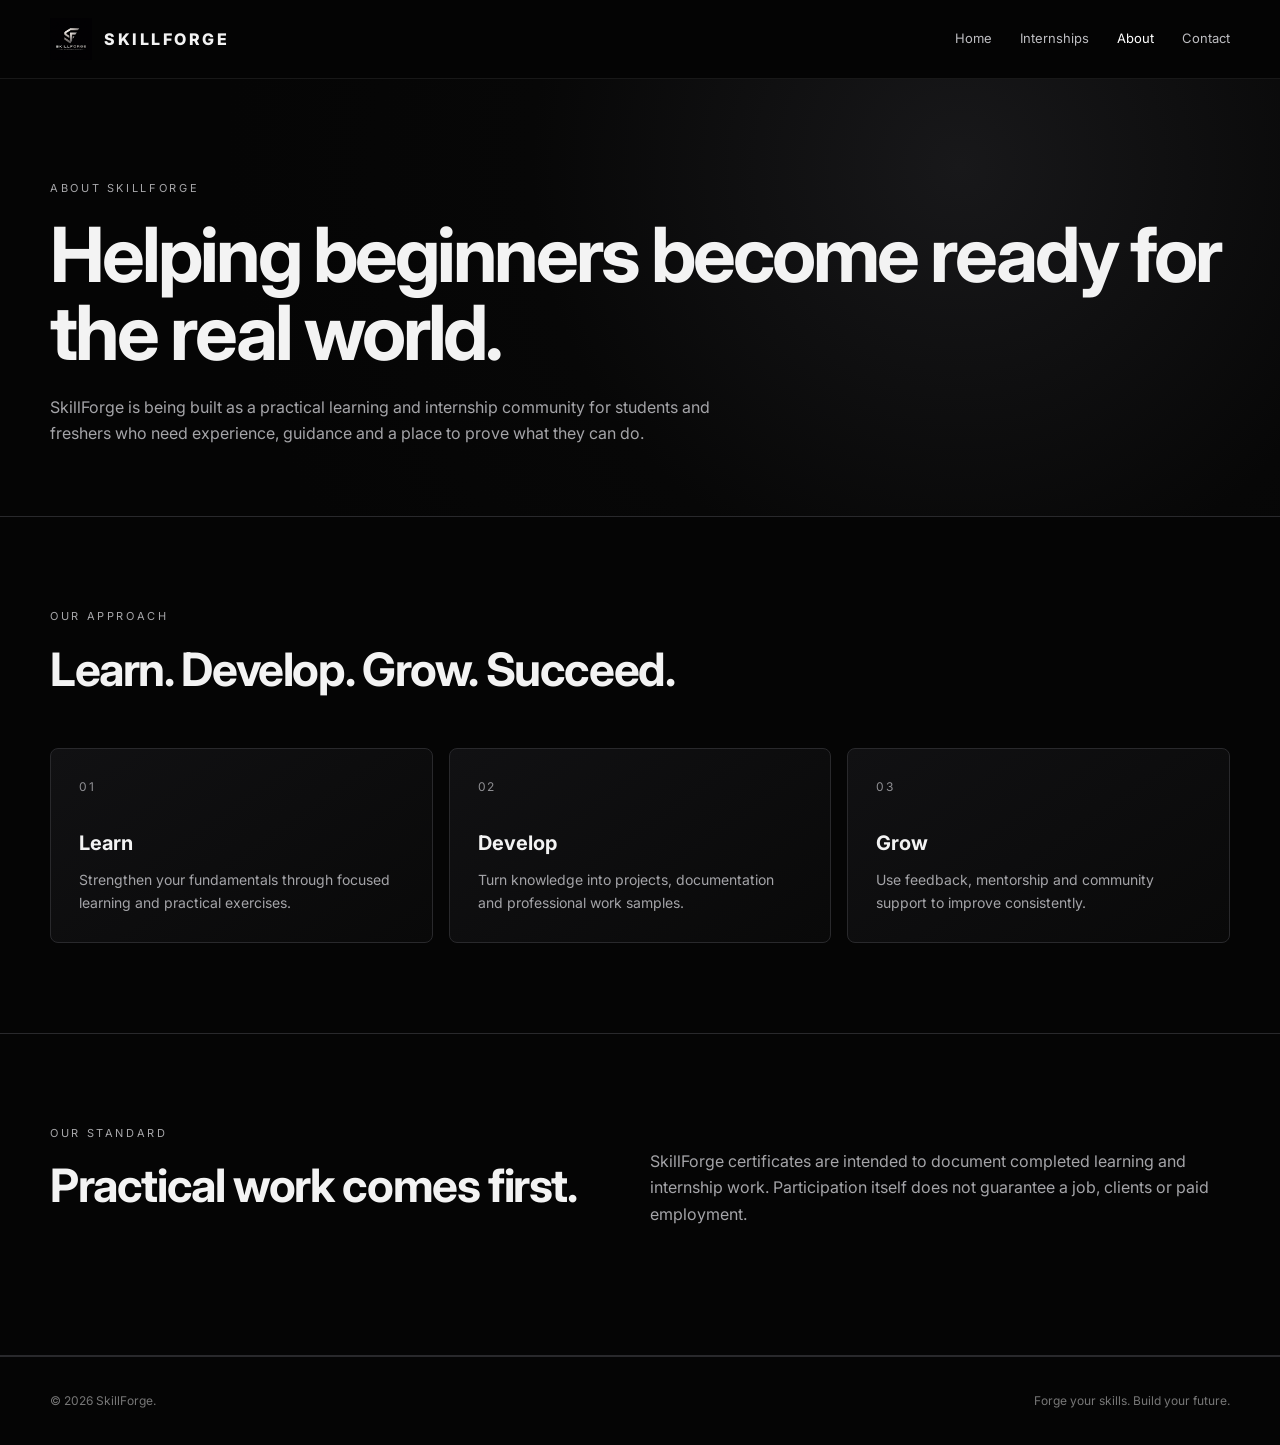
==== about.html @ a4fa40b6 "Initial SkillForge website" ====
<!doctype html>
<html lang="en"><head><meta charset="utf-8"><meta name="viewport" content="width=device-width,initial-scale=1">
<title>About | SkillForge</title><link rel="stylesheet" href="styles.css"></head>
<body>
<header class="nav"><div class="container nav-inner"><a class="brand" href="index.html"><img src="assets/skillforge-logo.png" alt="SkillForge logo"><span>SKILLFORGE</span></a><button class="menu">Menu</button><nav class="links"><a href="index.html">Home</a><a href="internships.html">Internships</a><a class="active" href="about.html">About</a><a href="contact.html">Contact</a></nav></div></header>
<main>
<section class="page-hero"><div class="container"><div class="eyebrow">About SkillForge</div><h1>Helping beginners become ready for the real world.</h1><p>SkillForge is being built as a practical learning and internship community for students and freshers who need experience, guidance and a place to prove what they can do.</p></div></section>
<section class="section"><div class="container"><div class="section-head"><div><div class="eyebrow">Our approach</div><h2>Learn. Develop. Grow. Succeed.</h2></div></div>
<div class="grid">
<article class="card"><div class="number">01</div><h3>Learn</h3><p>Strengthen your fundamentals through focused learning and practical exercises.</p></article>
<article class="card"><div class="number">02</div><h3>Develop</h3><p>Turn knowledge into projects, documentation and professional work samples.</p></article>
<article class="card"><div class="number">03</div><h3>Grow</h3><p>Use feedback, mentorship and community support to improve consistently.</p></article>
</div></div></section>
<section class="section"><div class="container"><div class="section-head"><div><div class="eyebrow">Our standard</div><h2>Practical work comes first.</h2></div><p>SkillForge certificates are intended to document completed learning and internship work. Participation itself does not guarantee a job, clients or paid employment.</p></div></div></section>
</main>
<footer class="footer"><div class="container footer-inner"><span>© <span id="year"></span> SkillForge.</span><span>Forge your skills. Build your future.</span></div></footer>
<script src="script.js"></script></body></html>
---- styles.css ----
@import url('https://fonts.googleapis.com/css2?family=Inter:wght@400;500;600;700;800&display=swap');

:root{
  --bg:#050505;
  --panel:#0d0d0e;
  --panel-2:#121214;
  --text:#f3f3f3;
  --muted:#a4a4a8;
  --line:#29292c;
  --silver:#d8d8d8;
  --silver-2:#8f8f93;
  --max:1180px;
}
*{box-sizing:border-box;margin:0;padding:0}
html{scroll-behavior:smooth}
body{
  font-family:Inter,system-ui,-apple-system,BlinkMacSystemFont,"Segoe UI",sans-serif;
  background:var(--bg); color:var(--text); line-height:1.65;
}
a{color:inherit;text-decoration:none}
img{max-width:100%;display:block}
.container{width:min(var(--max),calc(100% - 40px));margin:auto}
.nav{
  position:sticky;top:0;z-index:20;
  background:rgba(5,5,5,.88);backdrop-filter:blur(14px);
  border-bottom:1px solid rgba(255,255,255,.08);
}
.nav-inner{height:78px;display:flex;align-items:center;justify-content:space-between;gap:30px}
.brand{display:flex;align-items:center;gap:12px;font-weight:800;letter-spacing:.16em}
.brand img{width:42px;height:42px;object-fit:contain}
.brand span{font-size:16px}
.links{display:flex;align-items:center;gap:28px}
.links a{font-size:13px;color:#bdbdc1;transition:.2s}
.links a:hover,.links a.active{color:#fff}
.menu{display:none;background:none;border:1px solid var(--line);color:#fff;padding:9px 11px;border-radius:8px}
.hero{
  min-height:650px;display:flex;align-items:center;
  background:
    linear-gradient(90deg,rgba(5,5,5,.98) 0%,rgba(5,5,5,.76) 38%,rgba(5,5,5,.35) 75%,rgba(5,5,5,.82) 100%),
    url("assets/skillforge-cover.png") center/cover no-repeat;
  border-bottom:1px solid var(--line);
}
.hero-content{max-width:650px;padding:90px 0}
.eyebrow{text-transform:uppercase;letter-spacing:.24em;font-size:11px;color:#a7a7aa;margin-bottom:18px}
h1{font-size:clamp(42px,6vw,76px);line-height:1.03;letter-spacing:-.04em;margin-bottom:22px}
h2{font-size:clamp(30px,4vw,46px);line-height:1.1;letter-spacing:-.03em;margin-bottom:16px}
h3{font-size:20px;margin-bottom:8px}
.lead{font-size:17px;color:#b4b4b8;max-width:650px}
.buttons{display:flex;gap:12px;flex-wrap:wrap;margin-top:32px}
.btn{
  display:inline-flex;align-items:center;justify-content:center;
  min-height:46px;padding:0 20px;border-radius:4px;
  font-size:13px;font-weight:700;letter-spacing:.03em;
  border:1px solid #d0d0d0;background:#e5e5e5;color:#090909;
}
.btn.secondary{background:transparent;color:#eee;border-color:#3b3b3f}
.btn:hover{transform:translateY(-1px)}
.section{padding:90px 0;border-bottom:1px solid var(--line)}
.section-head{display:flex;justify-content:space-between;gap:30px;align-items:end;margin-bottom:38px}
.section-head p{color:var(--muted);max-width:580px}
.grid{display:grid;grid-template-columns:repeat(3,1fr);gap:16px}
.card{
  background:linear-gradient(145deg,#111113,#090909);
  border:1px solid var(--line);padding:28px;border-radius:8px;
}
.card p{color:var(--muted);font-size:14px}
.number{font-size:12px;letter-spacing:.15em;color:#8e8e92;margin-bottom:30px}
.stats{display:grid;grid-template-columns:repeat(4,1fr);border:1px solid var(--line)}
.stat{padding:28px;border-right:1px solid var(--line)}
.stat:last-child{border-right:0}
.stat strong{display:block;font-size:30px;margin-bottom:4px}
.stat span{font-size:12px;color:var(--muted)}
.page-hero{padding:100px 0 70px;background:radial-gradient(circle at 75% 20%,#18181a 0,#070707 42%,#050505 72%);border-bottom:1px solid var(--line)}
.page-hero p{color:var(--muted);max-width:700px}
.list{display:grid;gap:12px}
.list-item{display:flex;gap:16px;padding:20px 0;border-bottom:1px solid var(--line)}
.list-item b{min-width:34px;color:#aaa}
.cta{padding:70px 0;background:#0b0b0c}
.footer{padding:34px 0;color:#777;border-top:1px solid var(--line)}
.footer-inner{display:flex;justify-content:space-between;gap:20px;font-size:12px}
.form{max-width:760px}
label{display:block;font-size:12px;color:#bbb;margin-bottom:7px}
input,textarea,select{
  width:100%;background:#0b0b0c;border:1px solid #303034;color:#fff;
  padding:13px 14px;border-radius:4px;font:inherit;margin-bottom:18px;
}
textarea{min-height:150px;resize:vertical}
.note{font-size:12px;color:#777;margin-top:12px}
@media(max-width:800px){
  .links{display:none;position:absolute;left:20px;right:20px;top:72px;background:#0b0b0c;border:1px solid var(--line);padding:18px;flex-direction:column;align-items:flex-start}
  .links.open{display:flex}
  .menu{display:block}
  .grid{grid-template-columns:1fr}
  .stats{grid-template-columns:1fr 1fr}
  .stat:nth-child(2){border-right:0}
  .stat{border-bottom:1px solid var(--line)}
  .stat:nth-child(3){border-right:1px solid var(--line)}
  .hero{min-height:590px;background-position:center}
  .section{padding:65px 0}
  .section-head{display:block}
  .footer-inner{display:block}
}
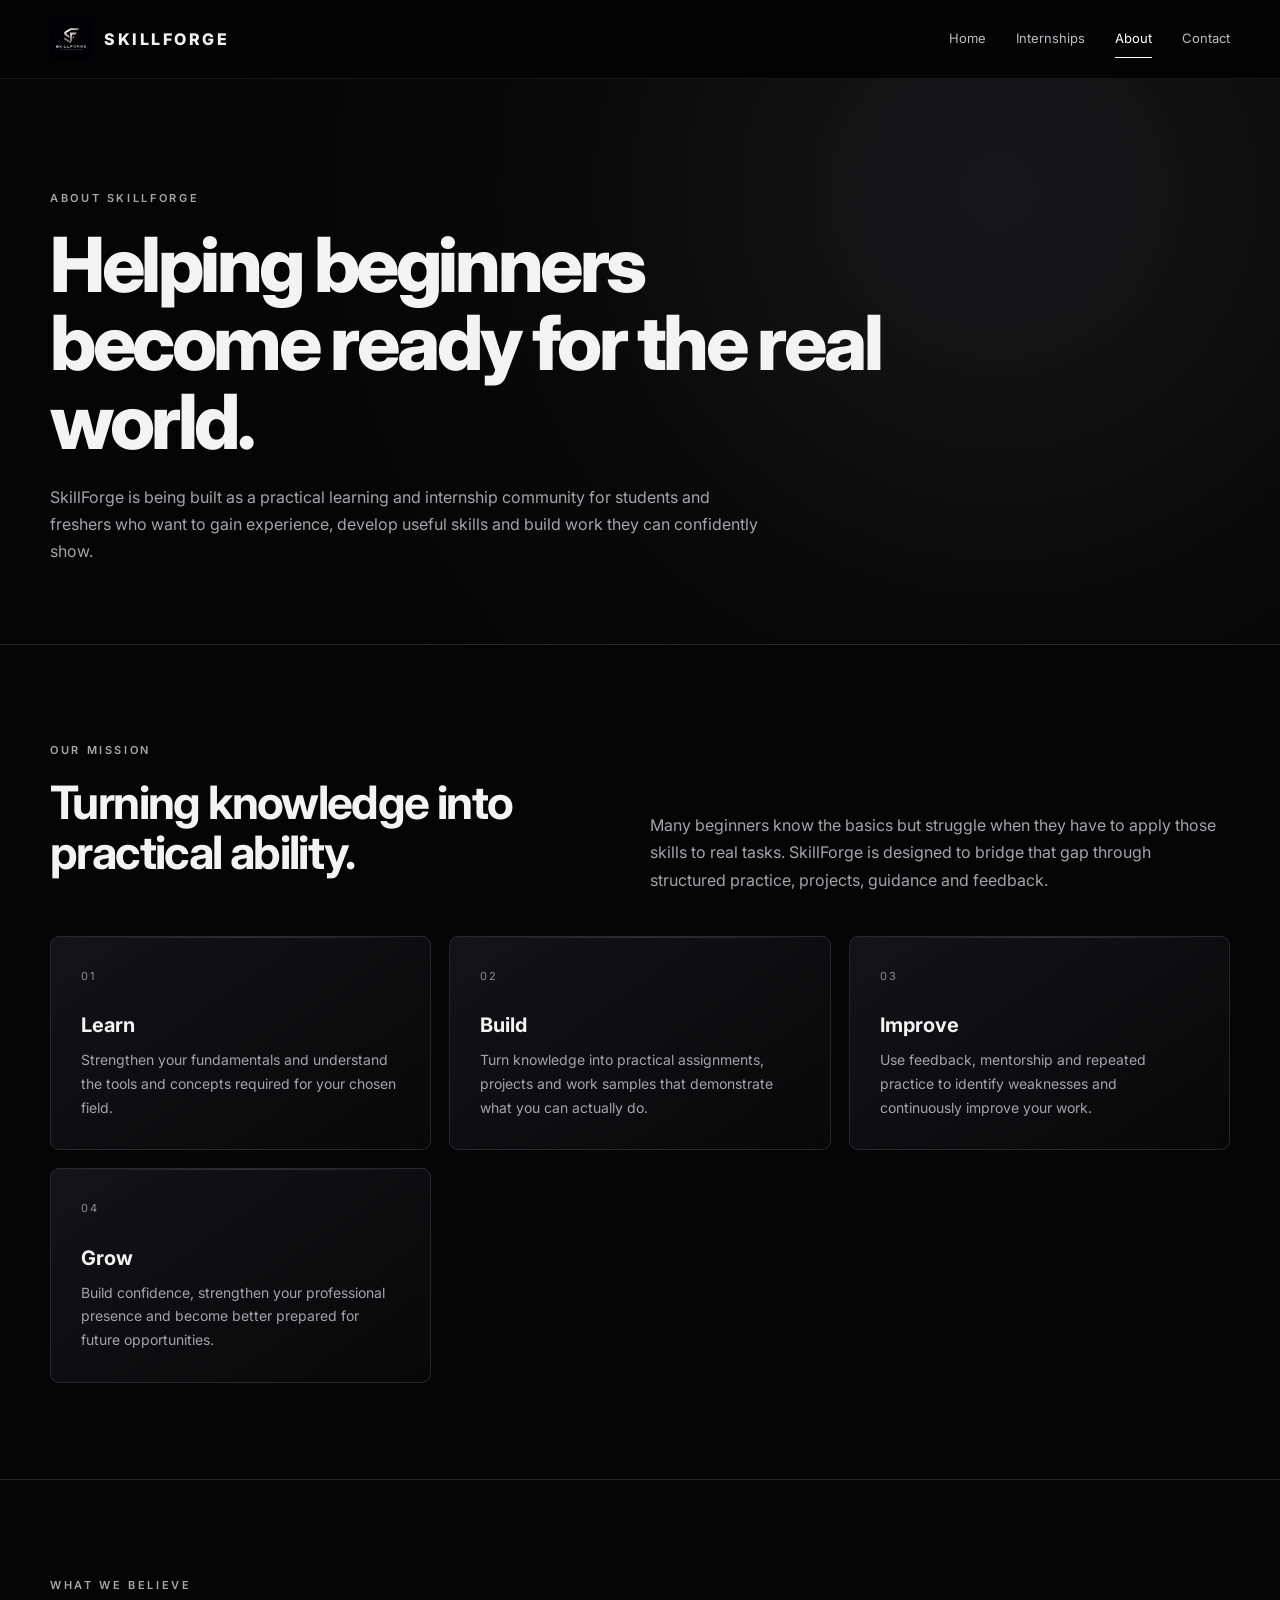
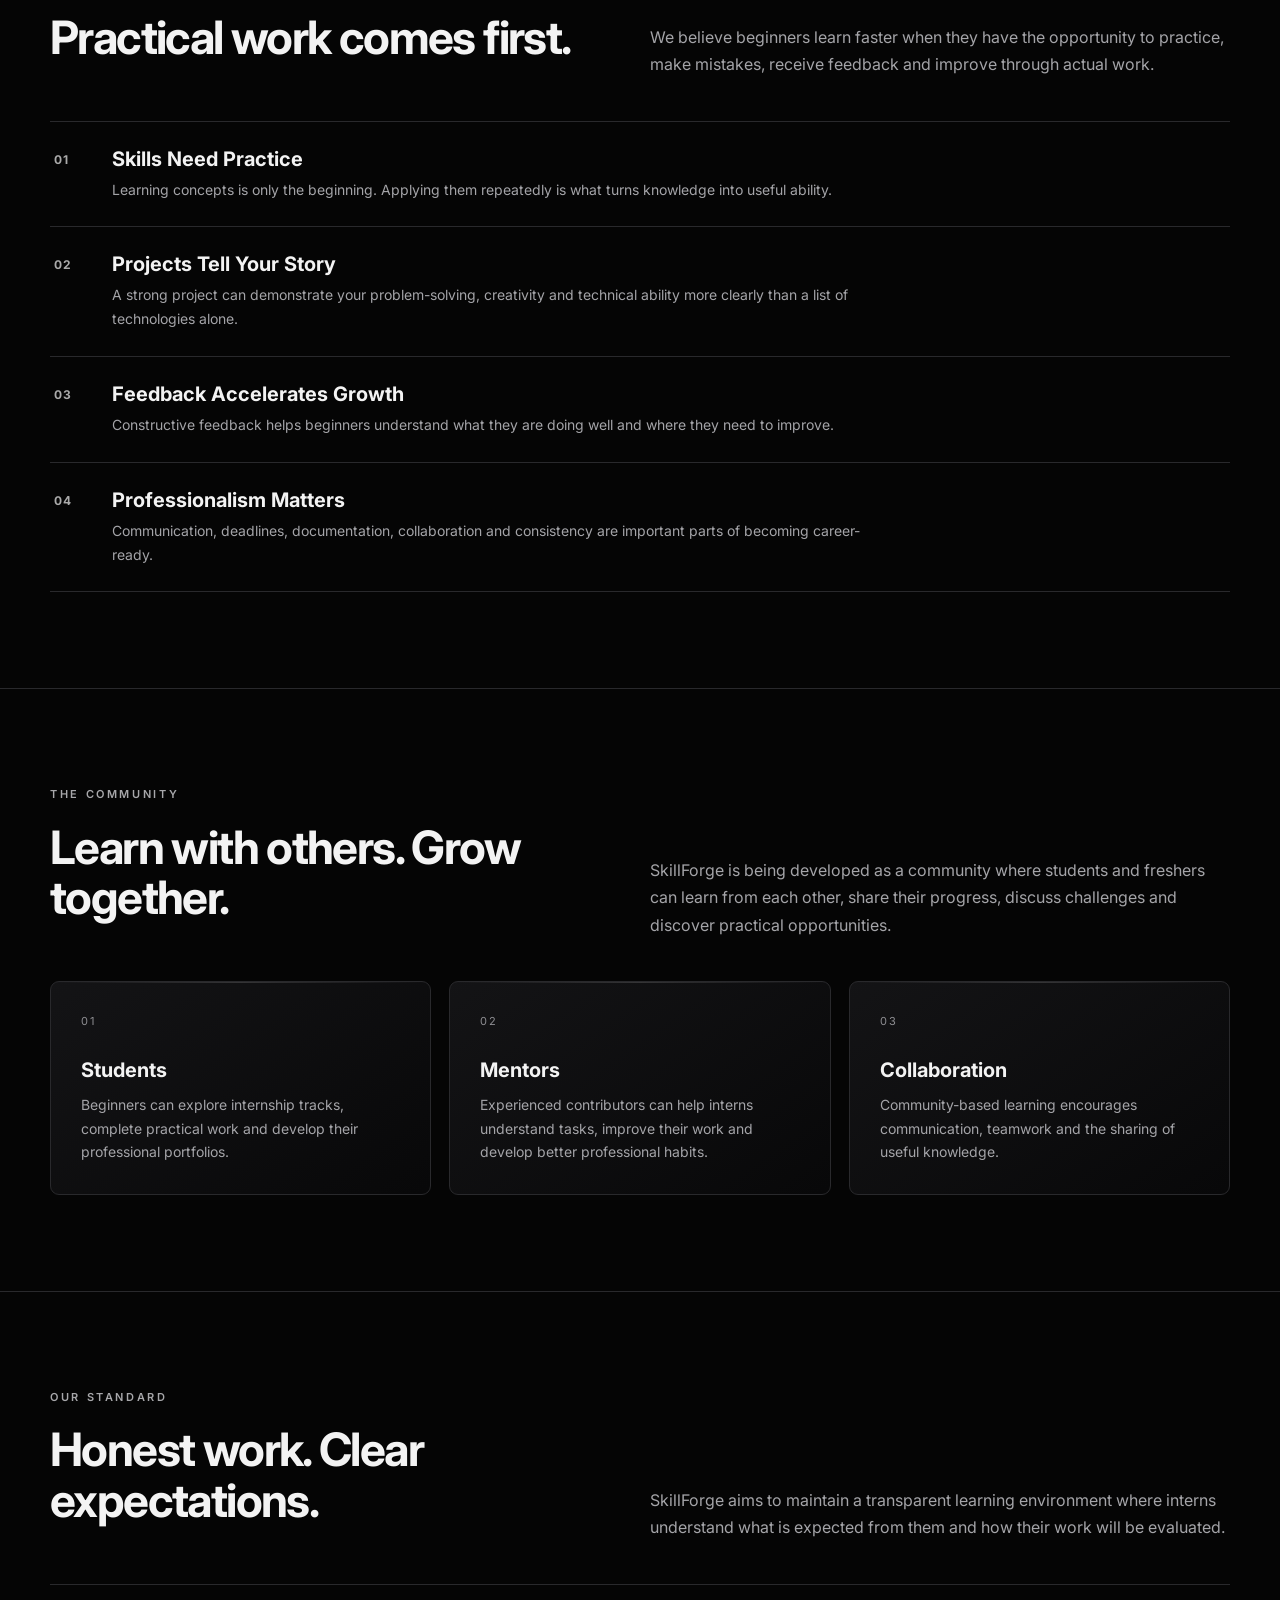
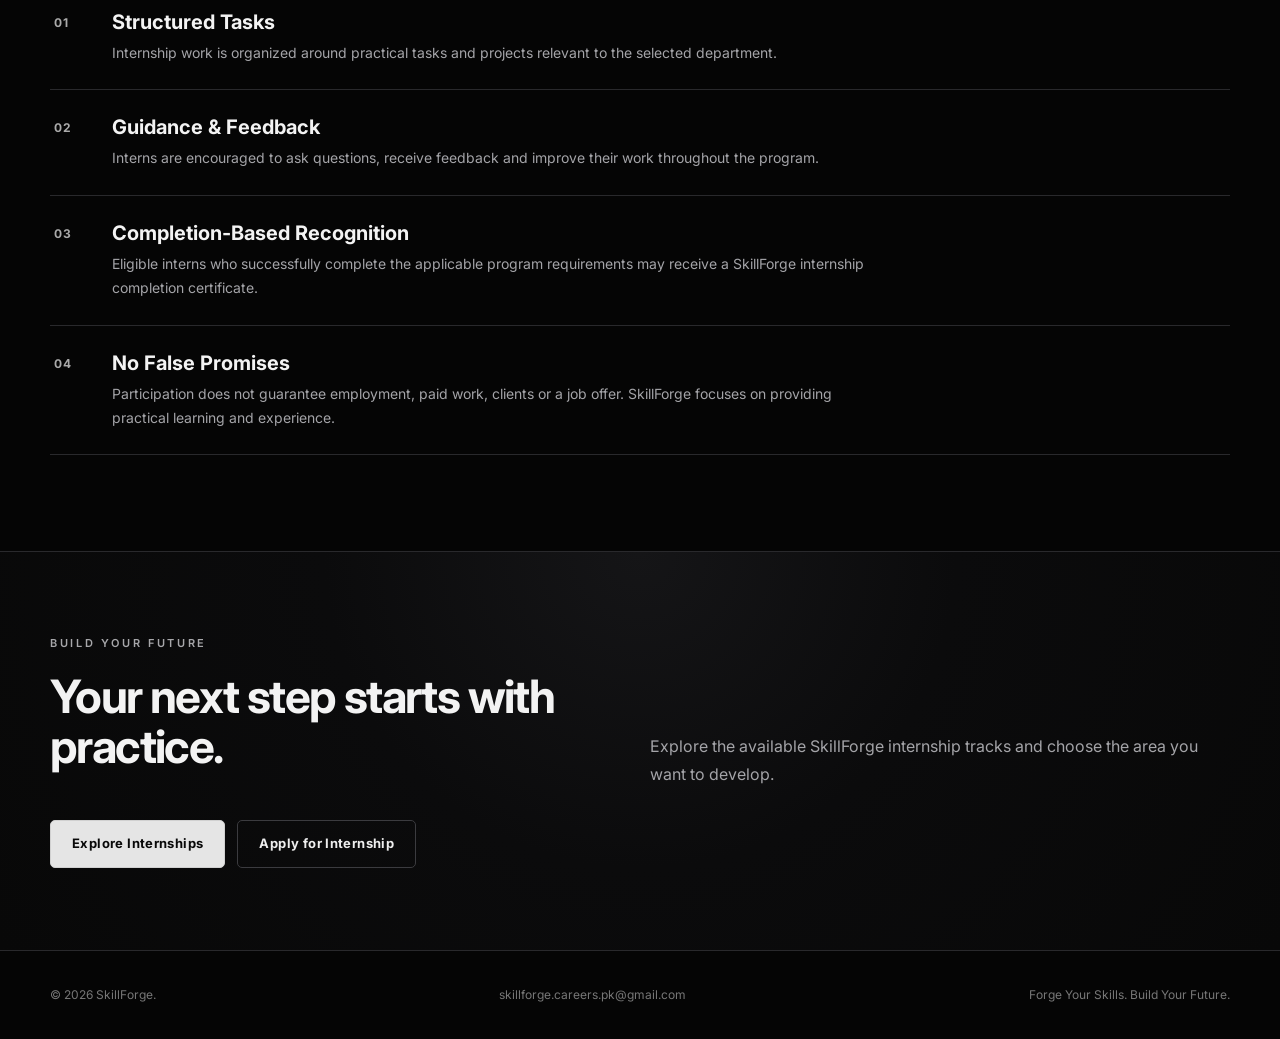
==== commit a4eaa24f: "Polish SkillForge website" ====
--- a/about.html
+++ b/about.html
@@ -1,17 +1,589 @@
 <!doctype html>
-<html lang="en"><head><meta charset="utf-8"><meta name="viewport" content="width=device-width,initial-scale=1">
-<title>About | SkillForge</title><link rel="stylesheet" href="styles.css"></head>
+<html lang="en">
+
+<head>
+  <meta charset="utf-8">
+  <meta name="viewport" content="width=device-width,initial-scale=1">
+
+  <title>About SkillForge | Practical Learning for Freshers</title>
+
+  <meta
+    name="description"
+    content="Learn about SkillForge, a practical learning and internship community helping students and freshers build skills, projects and career-ready experience."
+  >
+
+  <link rel="stylesheet" href="styles.css">
+</head>
+
 <body>
-<header class="nav"><div class="container nav-inner"><a class="brand" href="index.html"><img src="assets/skillforge-logo.png" alt="SkillForge logo"><span>SKILLFORGE</span></a><button class="menu">Menu</button><nav class="links"><a href="index.html">Home</a><a href="internships.html">Internships</a><a class="active" href="about.html">About</a><a href="contact.html">Contact</a></nav></div></header>
-<main>
-<section class="page-hero"><div class="container"><div class="eyebrow">About SkillForge</div><h1>Helping beginners become ready for the real world.</h1><p>SkillForge is being built as a practical learning and internship community for students and freshers who need experience, guidance and a place to prove what they can do.</p></div></section>
-<section class="section"><div class="container"><div class="section-head"><div><div class="eyebrow">Our approach</div><h2>Learn. Develop. Grow. Succeed.</h2></div></div>
-<div class="grid">
-<article class="card"><div class="number">01</div><h3>Learn</h3><p>Strengthen your fundamentals through focused learning and practical exercises.</p></article>
-<article class="card"><div class="number">02</div><h3>Develop</h3><p>Turn knowledge into projects, documentation and professional work samples.</p></article>
-<article class="card"><div class="number">03</div><h3>Grow</h3><p>Use feedback, mentorship and community support to improve consistently.</p></article>
-</div></div></section>
-<section class="section"><div class="container"><div class="section-head"><div><div class="eyebrow">Our standard</div><h2>Practical work comes first.</h2></div><p>SkillForge certificates are intended to document completed learning and internship work. Participation itself does not guarantee a job, clients or paid employment.</p></div></div></section>
-</main>
-<footer class="footer"><div class="container footer-inner"><span>© <span id="year"></span> SkillForge.</span><span>Forge your skills. Build your future.</span></div></footer>
-<script src="script.js"></script></body></html>+
+  <!-- NAVIGATION -->
+  <header class="nav">
+
+    <div class="container nav-inner">
+
+      <a class="brand" href="index.html">
+        <img src="assets/skillforge-logo.png" alt="SkillForge logo">
+        <span>SKILLFORGE</span>
+      </a>
+
+      <button class="menu" aria-label="Open menu">
+        Menu
+      </button>
+
+      <nav class="links">
+        <a href="index.html">Home</a>
+        <a href="internships.html">Internships</a>
+        <a class="active" href="about.html">About</a>
+        <a href="contact.html">Contact</a>
+      </nav>
+
+    </div>
+
+  </header>
+
+
+  <main>
+
+    <!-- PAGE HERO -->
+    <section class="page-hero">
+
+      <div class="container">
+
+        <div class="eyebrow">
+          ABOUT SKILLFORGE
+        </div>
+
+        <h1>
+          Helping beginners become ready for the real world.
+        </h1>
+
+        <p>
+          SkillForge is being built as a practical learning and internship
+          community for students and freshers who want to gain experience,
+          develop useful skills and build work they can confidently show.
+        </p>
+
+      </div>
+
+    </section>
+
+
+    <!-- OUR MISSION -->
+    <section class="section">
+
+      <div class="container">
+
+        <div class="section-head">
+
+          <div>
+
+            <div class="eyebrow">
+              OUR MISSION
+            </div>
+
+            <h2>
+              Turning knowledge into practical ability.
+            </h2>
+
+          </div>
+
+          <p>
+            Many beginners know the basics but struggle when they have to
+            apply those skills to real tasks. SkillForge is designed to
+            bridge that gap through structured practice, projects,
+            guidance and feedback.
+          </p>
+
+        </div>
+
+
+        <div class="grid">
+
+          <article class="card">
+
+            <div class="number">
+              01
+            </div>
+
+            <h3>
+              Learn
+            </h3>
+
+            <p>
+              Strengthen your fundamentals and understand the tools and
+              concepts required for your chosen field.
+            </p>
+
+          </article>
+
+
+          <article class="card">
+
+            <div class="number">
+              02
+            </div>
+
+            <h3>
+              Build
+            </h3>
+
+            <p>
+              Turn knowledge into practical assignments, projects and
+              work samples that demonstrate what you can actually do.
+            </p>
+
+          </article>
+
+
+          <article class="card">
+
+            <div class="number">
+              03
+            </div>
+
+            <h3>
+              Improve
+            </h3>
+
+            <p>
+              Use feedback, mentorship and repeated practice to identify
+              weaknesses and continuously improve your work.
+            </p>
+
+          </article>
+
+
+          <article class="card">
+
+            <div class="number">
+              04
+            </div>
+
+            <h3>
+              Grow
+            </h3>
+
+            <p>
+              Build confidence, strengthen your professional presence and
+              become better prepared for future opportunities.
+            </p>
+
+          </article>
+
+        </div>
+
+      </div>
+
+    </section>
+
+
+    <!-- WHAT WE BELIEVE -->
+    <section class="section">
+
+      <div class="container">
+
+        <div class="section-head">
+
+          <div>
+
+            <div class="eyebrow">
+              WHAT WE BELIEVE
+            </div>
+
+            <h2>
+              Practical work comes first.
+            </h2>
+
+          </div>
+
+          <p>
+            We believe beginners learn faster when they have the
+            opportunity to practice, make mistakes, receive feedback
+            and improve through actual work.
+          </p>
+
+        </div>
+
+
+        <div class="list">
+
+          <div class="list-item">
+
+            <b>01</b>
+
+            <div>
+
+              <h3>
+                Skills Need Practice
+              </h3>
+
+              <p>
+                Learning concepts is only the beginning. Applying them
+                repeatedly is what turns knowledge into useful ability.
+              </p>
+
+            </div>
+
+          </div>
+
+
+          <div class="list-item">
+
+            <b>02</b>
+
+            <div>
+
+              <h3>
+                Projects Tell Your Story
+              </h3>
+
+              <p>
+                A strong project can demonstrate your problem-solving,
+                creativity and technical ability more clearly than a
+                list of technologies alone.
+              </p>
+
+            </div>
+
+          </div>
+
+
+          <div class="list-item">
+
+            <b>03</b>
+
+            <div>
+
+              <h3>
+                Feedback Accelerates Growth
+              </h3>
+
+              <p>
+                Constructive feedback helps beginners understand what
+                they are doing well and where they need to improve.
+              </p>
+
+            </div>
+
+          </div>
+
+
+          <div class="list-item">
+
+            <b>04</b>
+
+            <div>
+
+              <h3>
+                Professionalism Matters
+              </h3>
+
+              <p>
+                Communication, deadlines, documentation, collaboration
+                and consistency are important parts of becoming
+                career-ready.
+              </p>
+
+            </div>
+
+          </div>
+
+        </div>
+
+      </div>
+
+    </section>
+
+
+    <!-- COMMUNITY -->
+    <section class="section">
+
+      <div class="container">
+
+        <div class="section-head">
+
+          <div>
+
+            <div class="eyebrow">
+              THE COMMUNITY
+            </div>
+
+            <h2>
+              Learn with others. Grow together.
+            </h2>
+
+          </div>
+
+          <p>
+            SkillForge is being developed as a community where students
+            and freshers can learn from each other, share their progress,
+            discuss challenges and discover practical opportunities.
+          </p>
+
+        </div>
+
+
+        <div class="grid">
+
+          <article class="card">
+
+            <div class="number">
+              01
+            </div>
+
+            <h3>
+              Students
+            </h3>
+
+            <p>
+              Beginners can explore internship tracks, complete practical
+              work and develop their professional portfolios.
+            </p>
+
+          </article>
+
+
+          <article class="card">
+
+            <div class="number">
+              02
+            </div>
+
+            <h3>
+              Mentors
+            </h3>
+
+            <p>
+              Experienced contributors can help interns understand tasks,
+              improve their work and develop better professional habits.
+            </p>
+
+          </article>
+
+
+          <article class="card">
+
+            <div class="number">
+              03
+            </div>
+
+            <h3>
+              Collaboration
+            </h3>
+
+            <p>
+              Community-based learning encourages communication,
+              teamwork and the sharing of useful knowledge.
+            </p>
+
+          </article>
+
+        </div>
+
+      </div>
+
+    </section>
+
+
+    <!-- OUR STANDARD -->
+    <section class="section">
+
+      <div class="container">
+
+        <div class="section-head">
+
+          <div>
+
+            <div class="eyebrow">
+              OUR STANDARD
+            </div>
+
+            <h2>
+              Honest work. Clear expectations.
+            </h2>
+
+          </div>
+
+          <p>
+            SkillForge aims to maintain a transparent learning
+            environment where interns understand what is expected from
+            them and how their work will be evaluated.
+          </p>
+
+        </div>
+
+
+        <div class="list">
+
+          <div class="list-item">
+
+            <b>01</b>
+
+            <div>
+
+              <h3>
+                Structured Tasks
+              </h3>
+
+              <p>
+                Internship work is organized around practical tasks and
+                projects relevant to the selected department.
+              </p>
+
+            </div>
+
+          </div>
+
+
+          <div class="list-item">
+
+            <b>02</b>
+
+            <div>
+
+              <h3>
+                Guidance & Feedback
+              </h3>
+
+              <p>
+                Interns are encouraged to ask questions, receive
+                feedback and improve their work throughout the program.
+              </p>
+
+            </div>
+
+          </div>
+
+
+          <div class="list-item">
+
+            <b>03</b>
+
+            <div>
+
+              <h3>
+                Completion-Based Recognition
+              </h3>
+
+              <p>
+                Eligible interns who successfully complete the applicable
+                program requirements may receive a SkillForge internship
+                completion certificate.
+              </p>
+
+            </div>
+
+          </div>
+
+
+          <div class="list-item">
+
+            <b>04</b>
+
+            <div>
+
+              <h3>
+                No False Promises
+              </h3>
+
+              <p>
+                Participation does not guarantee employment, paid work,
+                clients or a job offer. SkillForge focuses on providing
+                practical learning and experience.
+              </p>
+
+            </div>
+
+          </div>
+
+        </div>
+
+      </div>
+
+    </section>
+
+
+    <!-- FINAL CTA -->
+    <section class="cta">
+
+      <div class="container">
+
+        <div class="section-head">
+
+          <div>
+
+            <div class="eyebrow">
+              BUILD YOUR FUTURE
+            </div>
+
+            <h2>
+              Your next step starts with practice.
+            </h2>
+
+          </div>
+
+          <p>
+            Explore the available SkillForge internship tracks and choose
+            the area you want to develop.
+          </p>
+
+        </div>
+
+
+        <div class="buttons">
+
+          <a class="btn" href="internships.html">
+            Explore Internships
+          </a>
+
+          <a
+            class="btn secondary"
+            href="https://docs.google.com/forms/d/e/1FAIpQLScp_QTxuHigA4d_ln9LkwGpGpLbpbYyFqH_f4jM0b0u-lU4zQ/viewform?usp=header"
+            target="_blank"
+            rel="noopener noreferrer"
+          >
+            Apply for Internship
+          </a>
+
+        </div>
+
+      </div>
+
+    </section>
+
+  </main>
+
+
+  <!-- FOOTER -->
+  <footer class="footer">
+
+    <div class="container footer-inner">
+
+      <div>
+        <span>
+          © <span id="year"></span> SkillForge.
+        </span>
+      </div>
+
+      <div>
+        <span>
+          skillforge.careers.pk@gmail.com
+        </span>
+      </div>
+
+      <div>
+        <span>
+          Forge Your Skills. Build Your Future.
+        </span>
+      </div>
+
+    </div>
+
+  </footer>
+
+
+  <script src="script.js"></script>
+
+</body>
+</html>
--- a/styles.css
+++ b/styles.css
@@ -1,4 +1,3 @@
-
 @import url('https://fonts.googleapis.com/css2?family=Inter:wght@400;500;600;700;800&display=swap');
 
 :root{
@@ -12,92 +11,870 @@
   --silver-2:#8f8f93;
   --max:1180px;
 }
-*{box-sizing:border-box;margin:0;padding:0}
-html{scroll-behavior:smooth}
+
+/* =========================
+   RESET
+========================= */
+
+*{
+  box-sizing:border-box;
+  margin:0;
+  padding:0;
+}
+
+html{
+  scroll-behavior:smooth;
+}
+
 body{
   font-family:Inter,system-ui,-apple-system,BlinkMacSystemFont,"Segoe UI",sans-serif;
-  background:var(--bg); color:var(--text); line-height:1.65;
-}
-a{color:inherit;text-decoration:none}
-img{max-width:100%;display:block}
-.container{width:min(var(--max),calc(100% - 40px));margin:auto}
+  background:var(--bg);
+  color:var(--text);
+  line-height:1.65;
+  overflow-x:hidden;
+}
+
+a{
+  color:inherit;
+  text-decoration:none;
+}
+
+img{
+  max-width:100%;
+  display:block;
+}
+
+button,
+input,
+textarea,
+select{
+  font-family:inherit;
+}
+
+.container{
+  width:min(var(--max),calc(100% - 40px));
+  margin:auto;
+}
+
+
+/* =========================
+   NAVIGATION
+========================= */
+
 .nav{
-  position:sticky;top:0;z-index:20;
-  background:rgba(5,5,5,.88);backdrop-filter:blur(14px);
+  position:sticky;
+  top:0;
+  z-index:20;
+  background:rgba(5,5,5,.88);
+  backdrop-filter:blur(16px);
+  -webkit-backdrop-filter:blur(16px);
   border-bottom:1px solid rgba(255,255,255,.08);
 }
-.nav-inner{height:78px;display:flex;align-items:center;justify-content:space-between;gap:30px}
-.brand{display:flex;align-items:center;gap:12px;font-weight:800;letter-spacing:.16em}
-.brand img{width:42px;height:42px;object-fit:contain}
-.brand span{font-size:16px}
-.links{display:flex;align-items:center;gap:28px}
-.links a{font-size:13px;color:#bdbdc1;transition:.2s}
-.links a:hover,.links a.active{color:#fff}
-.menu{display:none;background:none;border:1px solid var(--line);color:#fff;padding:9px 11px;border-radius:8px}
+
+.nav-inner{
+  height:78px;
+  display:flex;
+  align-items:center;
+  justify-content:space-between;
+  gap:30px;
+}
+
+.brand{
+  display:flex;
+  align-items:center;
+  gap:12px;
+  font-weight:800;
+  letter-spacing:.16em;
+  transition:opacity .2s ease;
+}
+
+.brand:hover{
+  opacity:.82;
+}
+
+.brand img{
+  width:42px;
+  height:42px;
+  object-fit:contain;
+}
+
+.brand span{
+  font-size:16px;
+}
+
+.links{
+  display:flex;
+  align-items:center;
+  gap:30px;
+}
+
+.links a{
+  position:relative;
+  font-size:13px;
+  color:#bdbdc1;
+  transition:color .2s ease;
+}
+
+.links a::after{
+  content:"";
+  position:absolute;
+  left:0;
+  bottom:-8px;
+  width:0;
+  height:1px;
+  background:#fff;
+  transition:width .2s ease;
+}
+
+.links a:hover,
+.links a.active{
+  color:#fff;
+}
+
+.links a:hover::after,
+.links a.active::after{
+  width:100%;
+}
+
+.menu{
+  display:none;
+  background:transparent;
+  border:1px solid var(--line);
+  color:#fff;
+  padding:9px 13px;
+  border-radius:6px;
+  cursor:pointer;
+  transition:.2s ease;
+}
+
+.menu:hover{
+  background:#111113;
+  border-color:#444448;
+}
+
+
+/* =========================
+   HERO
+========================= */
+
 .hero{
-  min-height:650px;display:flex;align-items:center;
+  min-height:650px;
+  display:flex;
+  align-items:center;
+
   background:
-    linear-gradient(90deg,rgba(5,5,5,.98) 0%,rgba(5,5,5,.76) 38%,rgba(5,5,5,.35) 75%,rgba(5,5,5,.82) 100%),
+    linear-gradient(
+      90deg,
+      rgba(5,5,5,.99) 0%,
+      rgba(5,5,5,.82) 35%,
+      rgba(5,5,5,.42) 70%,
+      rgba(5,5,5,.80) 100%
+    ),
     url("assets/skillforge-cover.png") center/cover no-repeat;
+
   border-bottom:1px solid var(--line);
 }
-.hero-content{max-width:650px;padding:90px 0}
-.eyebrow{text-transform:uppercase;letter-spacing:.24em;font-size:11px;color:#a7a7aa;margin-bottom:18px}
-h1{font-size:clamp(42px,6vw,76px);line-height:1.03;letter-spacing:-.04em;margin-bottom:22px}
-h2{font-size:clamp(30px,4vw,46px);line-height:1.1;letter-spacing:-.03em;margin-bottom:16px}
-h3{font-size:20px;margin-bottom:8px}
-.lead{font-size:17px;color:#b4b4b8;max-width:650px}
-.buttons{display:flex;gap:12px;flex-wrap:wrap;margin-top:32px}
+
+.hero-content{
+  max-width:680px;
+  padding:100px 0;
+}
+
+.eyebrow{
+  text-transform:uppercase;
+  letter-spacing:.24em;
+  font-size:11px;
+  font-weight:600;
+  color:#a7a7aa;
+  margin-bottom:18px;
+}
+
+h1{
+  font-size:clamp(42px,6vw,76px);
+  line-height:1.03;
+  letter-spacing:-.045em;
+  margin-bottom:24px;
+  font-weight:800;
+}
+
+h2{
+  font-size:clamp(30px,4vw,46px);
+  line-height:1.1;
+  letter-spacing:-.035em;
+  margin-bottom:16px;
+  font-weight:700;
+}
+
+h3{
+  font-size:20px;
+  line-height:1.25;
+  margin-bottom:10px;
+  font-weight:700;
+}
+
+p{
+  line-height:1.7;
+}
+
+.lead{
+  font-size:17px;
+  color:#b4b4b8;
+  max-width:650px;
+}
+
+
+/* =========================
+   BUTTONS
+========================= */
+
+.buttons{
+  display:flex;
+  gap:12px;
+  flex-wrap:wrap;
+  margin-top:32px;
+}
+
 .btn{
-  display:inline-flex;align-items:center;justify-content:center;
-  min-height:46px;padding:0 20px;border-radius:4px;
-  font-size:13px;font-weight:700;letter-spacing:.03em;
-  border:1px solid #d0d0d0;background:#e5e5e5;color:#090909;
-}
-.btn.secondary{background:transparent;color:#eee;border-color:#3b3b3f}
-.btn:hover{transform:translateY(-1px)}
-.section{padding:90px 0;border-bottom:1px solid var(--line)}
-.section-head{display:flex;justify-content:space-between;gap:30px;align-items:end;margin-bottom:38px}
-.section-head p{color:var(--muted);max-width:580px}
-.grid{display:grid;grid-template-columns:repeat(3,1fr);gap:16px}
+  display:inline-flex;
+  align-items:center;
+  justify-content:center;
+  min-height:48px;
+  padding:0 21px;
+  border-radius:5px;
+
+  font-size:13px;
+  font-weight:700;
+  letter-spacing:.03em;
+
+  border:1px solid #d0d0d0;
+  background:#e5e5e5;
+  color:#090909;
+
+  cursor:pointer;
+  transition:
+    transform .2s ease,
+    background .2s ease,
+    border-color .2s ease,
+    color .2s ease,
+    box-shadow .2s ease;
+}
+
+.btn:hover{
+  transform:translateY(-2px);
+  background:#fff;
+  box-shadow:0 10px 30px rgba(255,255,255,.08);
+}
+
+.btn.secondary{
+  background:transparent;
+  color:#eee;
+  border-color:#3b3b3f;
+}
+
+.btn.secondary:hover{
+  background:#151517;
+  border-color:#66666b;
+  color:#fff;
+  box-shadow:0 10px 30px rgba(0,0,0,.25);
+}
+
+
+/* =========================
+   SECTIONS
+========================= */
+
+.section{
+  padding:96px 0;
+  border-bottom:1px solid var(--line);
+}
+
+.section-head{
+  display:flex;
+  justify-content:space-between;
+  gap:40px;
+  align-items:end;
+  margin-bottom:42px;
+}
+
+.section-head > div{
+  flex:1;
+}
+
+.section-head > p{
+  color:var(--muted);
+  max-width:580px;
+}
+
+
+/* =========================
+   CARDS
+========================= */
+
+.grid{
+  display:grid;
+  grid-template-columns:repeat(3,1fr);
+  gap:18px;
+}
+
 .card{
-  background:linear-gradient(145deg,#111113,#090909);
-  border:1px solid var(--line);padding:28px;border-radius:8px;
-}
-.card p{color:var(--muted);font-size:14px}
-.number{font-size:12px;letter-spacing:.15em;color:#8e8e92;margin-bottom:30px}
-.stats{display:grid;grid-template-columns:repeat(4,1fr);border:1px solid var(--line)}
-.stat{padding:28px;border-right:1px solid var(--line)}
-.stat:last-child{border-right:0}
-.stat strong{display:block;font-size:30px;margin-bottom:4px}
-.stat span{font-size:12px;color:var(--muted)}
-.page-hero{padding:100px 0 70px;background:radial-gradient(circle at 75% 20%,#18181a 0,#070707 42%,#050505 72%);border-bottom:1px solid var(--line)}
-.page-hero p{color:var(--muted);max-width:700px}
-.list{display:grid;gap:12px}
-.list-item{display:flex;gap:16px;padding:20px 0;border-bottom:1px solid var(--line)}
-.list-item b{min-width:34px;color:#aaa}
-.cta{padding:70px 0;background:#0b0b0c}
-.footer{padding:34px 0;color:#777;border-top:1px solid var(--line)}
-.footer-inner{display:flex;justify-content:space-between;gap:20px;font-size:12px}
-.form{max-width:760px}
-label{display:block;font-size:12px;color:#bbb;margin-bottom:7px}
-input,textarea,select{
-  width:100%;background:#0b0b0c;border:1px solid #303034;color:#fff;
-  padding:13px 14px;border-radius:4px;font:inherit;margin-bottom:18px;
-}
-textarea{min-height:150px;resize:vertical}
-.note{font-size:12px;color:#777;margin-top:12px}
+  position:relative;
+  background:
+    linear-gradient(
+      145deg,
+      rgba(20,20,22,.98),
+      rgba(8,8,9,.98)
+    );
+
+  border:1px solid var(--line);
+  padding:30px;
+  border-radius:9px;
+
+  overflow:hidden;
+
+  transition:
+    transform .25s ease,
+    border-color .25s ease,
+    background .25s ease;
+}
+
+.card::before{
+  content:"";
+  position:absolute;
+  top:0;
+  left:0;
+  width:100%;
+  height:1px;
+  background:linear-gradient(
+    90deg,
+    transparent,
+    rgba(255,255,255,.25),
+    transparent
+  );
+  opacity:.6;
+}
+
+.card:hover{
+  transform:translateY(-4px);
+  border-color:#3d3d42;
+  background:
+    linear-gradient(
+      145deg,
+      rgba(25,25,27,.98),
+      rgba(9,9,10,.98)
+    );
+}
+
+.card p{
+  color:var(--muted);
+  font-size:14px;
+}
+
+.card p + p{
+  margin-top:12px;
+}
+
+.card strong{
+  color:#d6d6d8;
+  font-weight:600;
+}
+
+.number{
+  font-size:11px;
+  letter-spacing:.18em;
+  color:#8e8e92;
+  margin-bottom:28px;
+}
+
+
+/* =========================
+   STATS
+========================= */
+
+.stats{
+  display:grid;
+  grid-template-columns:repeat(4,1fr);
+  border:1px solid var(--line);
+  background:#080809;
+}
+
+.stat{
+  padding:30px;
+  border-right:1px solid var(--line);
+}
+
+.stat:last-child{
+  border-right:0;
+}
+
+.stat strong{
+  display:block;
+  font-size:30px;
+  line-height:1.2;
+  margin-bottom:6px;
+}
+
+.stat span{
+  font-size:12px;
+  color:var(--muted);
+}
+
+
+/* =========================
+   PAGE HERO
+========================= */
+
+.page-hero{
+  padding:110px 0 78px;
+
+  background:
+    radial-gradient(
+      circle at 78% 20%,
+      #18181a 0,
+      #090909 40%,
+      #050505 72%
+    );
+
+  border-bottom:1px solid var(--line);
+}
+
+.page-hero h1{
+  max-width:850px;
+}
+
+.page-hero p{
+  color:var(--muted);
+  max-width:720px;
+  font-size:16px;
+}
+
+
+/* =========================
+   LIST
+========================= */
+
+.list{
+  display:grid;
+  gap:0;
+  border-top:1px solid var(--line);
+}
+
+.list-item{
+  display:flex;
+  gap:24px;
+  padding:25px 4px;
+  border-bottom:1px solid var(--line);
+  transition:padding-left .2s ease;
+}
+
+.list-item:hover{
+  padding-left:10px;
+}
+
+.list-item b{
+  min-width:34px;
+  color:#aaa;
+  font-size:12px;
+  letter-spacing:.12em;
+  padding-top:3px;
+}
+
+.list-item h3{
+  margin-bottom:6px;
+}
+
+.list-item p{
+  color:var(--muted);
+  font-size:14px;
+  max-width:760px;
+}
+
+
+/* =========================
+   CTA
+========================= */
+
+.cta{
+  padding:82px 0;
+  background:
+    radial-gradient(
+      circle at 50% 0%,
+      #151517 0,
+      #0b0b0c 42%,
+      #080808 100%
+    );
+}
+
+.cta .section-head{
+  margin-bottom:0;
+}
+
+.cta .section-head p{
+  color:#a4a4a8;
+}
+
+
+/* =========================
+   FOOTER
+========================= */
+
+.footer{
+  padding:34px 0;
+  color:#777;
+  border-top:1px solid var(--line);
+  background:#050505;
+}
+
+.footer-inner{
+  display:flex;
+  justify-content:space-between;
+  gap:20px;
+  font-size:12px;
+}
+
+.footer-inner span{
+  color:#777;
+}
+
+
+/* =========================
+   FORMS
+========================= */
+
+.form{
+  max-width:760px;
+}
+
+label{
+  display:block;
+  font-size:12px;
+  color:#bbb;
+  margin-bottom:7px;
+}
+
+input,
+textarea,
+select{
+  width:100%;
+  background:#0b0b0c;
+  border:1px solid #303034;
+  color:#fff;
+  padding:13px 14px;
+  border-radius:5px;
+  font:inherit;
+  margin-bottom:18px;
+  outline:none;
+  transition:
+    border-color .2s ease,
+    background .2s ease,
+    box-shadow .2s ease;
+}
+
+input:focus,
+textarea:focus,
+select:focus{
+  border-color:#68686d;
+  background:#0e0e10;
+  box-shadow:0 0 0 3px rgba(255,255,255,.04);
+}
+
+input::placeholder,
+textarea::placeholder{
+  color:#66666b;
+}
+
+textarea{
+  min-height:150px;
+  resize:vertical;
+}
+
+.note{
+  font-size:12px;
+  color:#777;
+  margin-top:12px;
+}
+
+
+/* =========================
+   SELECTION
+========================= */
+
+::selection{
+  background:#d8d8d8;
+  color:#050505;
+}
+
+
+/* =========================
+   SCROLLBAR
+========================= */
+
+::-webkit-scrollbar{
+  width:9px;
+}
+
+::-webkit-scrollbar-track{
+  background:#050505;
+}
+
+::-webkit-scrollbar-thumb{
+  background:#29292c;
+  border-radius:10px;
+}
+
+::-webkit-scrollbar-thumb:hover{
+  background:#414146;
+}
+
+
+/* =========================
+   MOBILE
+========================= */
+
 @media(max-width:800px){
-  .links{display:none;position:absolute;left:20px;right:20px;top:72px;background:#0b0b0c;border:1px solid var(--line);padding:18px;flex-direction:column;align-items:flex-start}
-  .links.open{display:flex}
-  .menu{display:block}
-  .grid{grid-template-columns:1fr}
-  .stats{grid-template-columns:1fr 1fr}
-  .stat:nth-child(2){border-right:0}
-  .stat{border-bottom:1px solid var(--line)}
-  .stat:nth-child(3){border-right:1px solid var(--line)}
-  .hero{min-height:590px;background-position:center}
-  .section{padding:65px 0}
-  .section-head{display:block}
-  .footer-inner{display:block}
-}
+
+  .container{
+    width:min(var(--max),calc(100% - 28px));
+  }
+
+  .nav-inner{
+    height:72px;
+  }
+
+  .brand{
+    gap:9px;
+  }
+
+  .brand img{
+    width:38px;
+    height:38px;
+  }
+
+  .brand span{
+    font-size:14px;
+    letter-spacing:.13em;
+  }
+
+  .links{
+    display:none;
+    position:absolute;
+    left:14px;
+    right:14px;
+    top:72px;
+
+    background:rgba(11,11,12,.98);
+    border:1px solid var(--line);
+    border-radius:7px;
+
+    padding:18px;
+
+    flex-direction:column;
+    align-items:flex-start;
+    gap:18px;
+
+    box-shadow:0 20px 50px rgba(0,0,0,.45);
+  }
+
+  .links.open{
+    display:flex;
+  }
+
+  .links a::after{
+    display:none;
+  }
+
+  .menu{
+    display:block;
+  }
+
+
+  /* HERO */
+
+  .hero{
+    min-height:590px;
+
+    background:
+      linear-gradient(
+        180deg,
+        rgba(5,5,5,.86) 0%,
+        rgba(5,5,5,.70) 55%,
+        rgba(5,5,5,.96) 100%
+      ),
+      url("assets/skillforge-cover.png") center/cover no-repeat;
+  }
+
+  .hero-content{
+    padding:80px 0;
+  }
+
+  h1{
+    font-size:clamp(40px,12vw,58px);
+  }
+
+  h2{
+    font-size:clamp(29px,9vw,40px);
+  }
+
+  .lead{
+    font-size:15px;
+  }
+
+
+  /* SECTIONS */
+
+  .section{
+    padding:68px 0;
+  }
+
+  .section-head{
+    display:block;
+    margin-bottom:30px;
+  }
+
+  .section-head > p{
+    margin-top:18px;
+  }
+
+
+  /* GRID */
+
+  .grid{
+    grid-template-columns:1fr;
+    gap:14px;
+  }
+
+  .card{
+    padding:25px;
+  }
+
+
+  /* STATS */
+
+  .stats{
+    grid-template-columns:1fr 1fr;
+  }
+
+  .stat{
+    padding:23px 18px;
+    border-bottom:1px solid var(--line);
+  }
+
+  .stat:nth-child(2){
+    border-right:0;
+  }
+
+  .stat:nth-child(3){
+    border-right:1px solid var(--line);
+  }
+
+  .stat:nth-child(3),
+  .stat:nth-child(4){
+    border-bottom:0;
+  }
+
+  .stat strong{
+    font-size:25px;
+  }
+
+
+  /* PAGE HERO */
+
+  .page-hero{
+    padding:78px 0 58px;
+  }
+
+  .page-hero h1{
+    font-size:clamp(38px,11vw,54px);
+  }
+
+
+  /* LIST */
+
+  .list-item{
+    gap:16px;
+    padding:22px 2px;
+  }
+
+
+  /* CTA */
+
+  .cta{
+    padding:65px 0;
+  }
+
+
+  /* FOOTER */
+
+  .footer-inner{
+    display:block;
+  }
+
+  .footer-inner > div{
+    margin-bottom:8px;
+  }
+
+  .footer-inner > div:last-child{
+    margin-bottom:0;
+  }
+
+  .buttons{
+    margin-top:26px;
+  }
+
+  .btn{
+    min-height:47px;
+  }
+
+}
+
+
+/* =========================
+   SMALL PHONES
+========================= */
+
+@media(max-width:480px){
+
+  .container{
+    width:calc(100% - 24px);
+  }
+
+  .hero{
+    min-height:570px;
+  }
+
+  .hero-content{
+    padding:70px 0;
+  }
+
+  .eyebrow{
+    font-size:9px;
+    letter-spacing:.20em;
+  }
+
+  .buttons{
+    flex-direction:column;
+    align-items:stretch;
+  }
+
+  .btn{
+    width:100%;
+  }
+
+  .stats{
+    grid-template-columns:1fr;
+  }
+
+  .stat,
+  .stat:nth-child(3){
+    border-right:0;
+    border-bottom:1px solid var(--line);
+  }
+
+  .stat:last-child{
+    border-bottom:0;
+  }
+
+  .list-item{
+    gap:12px;
+  }
+
+}
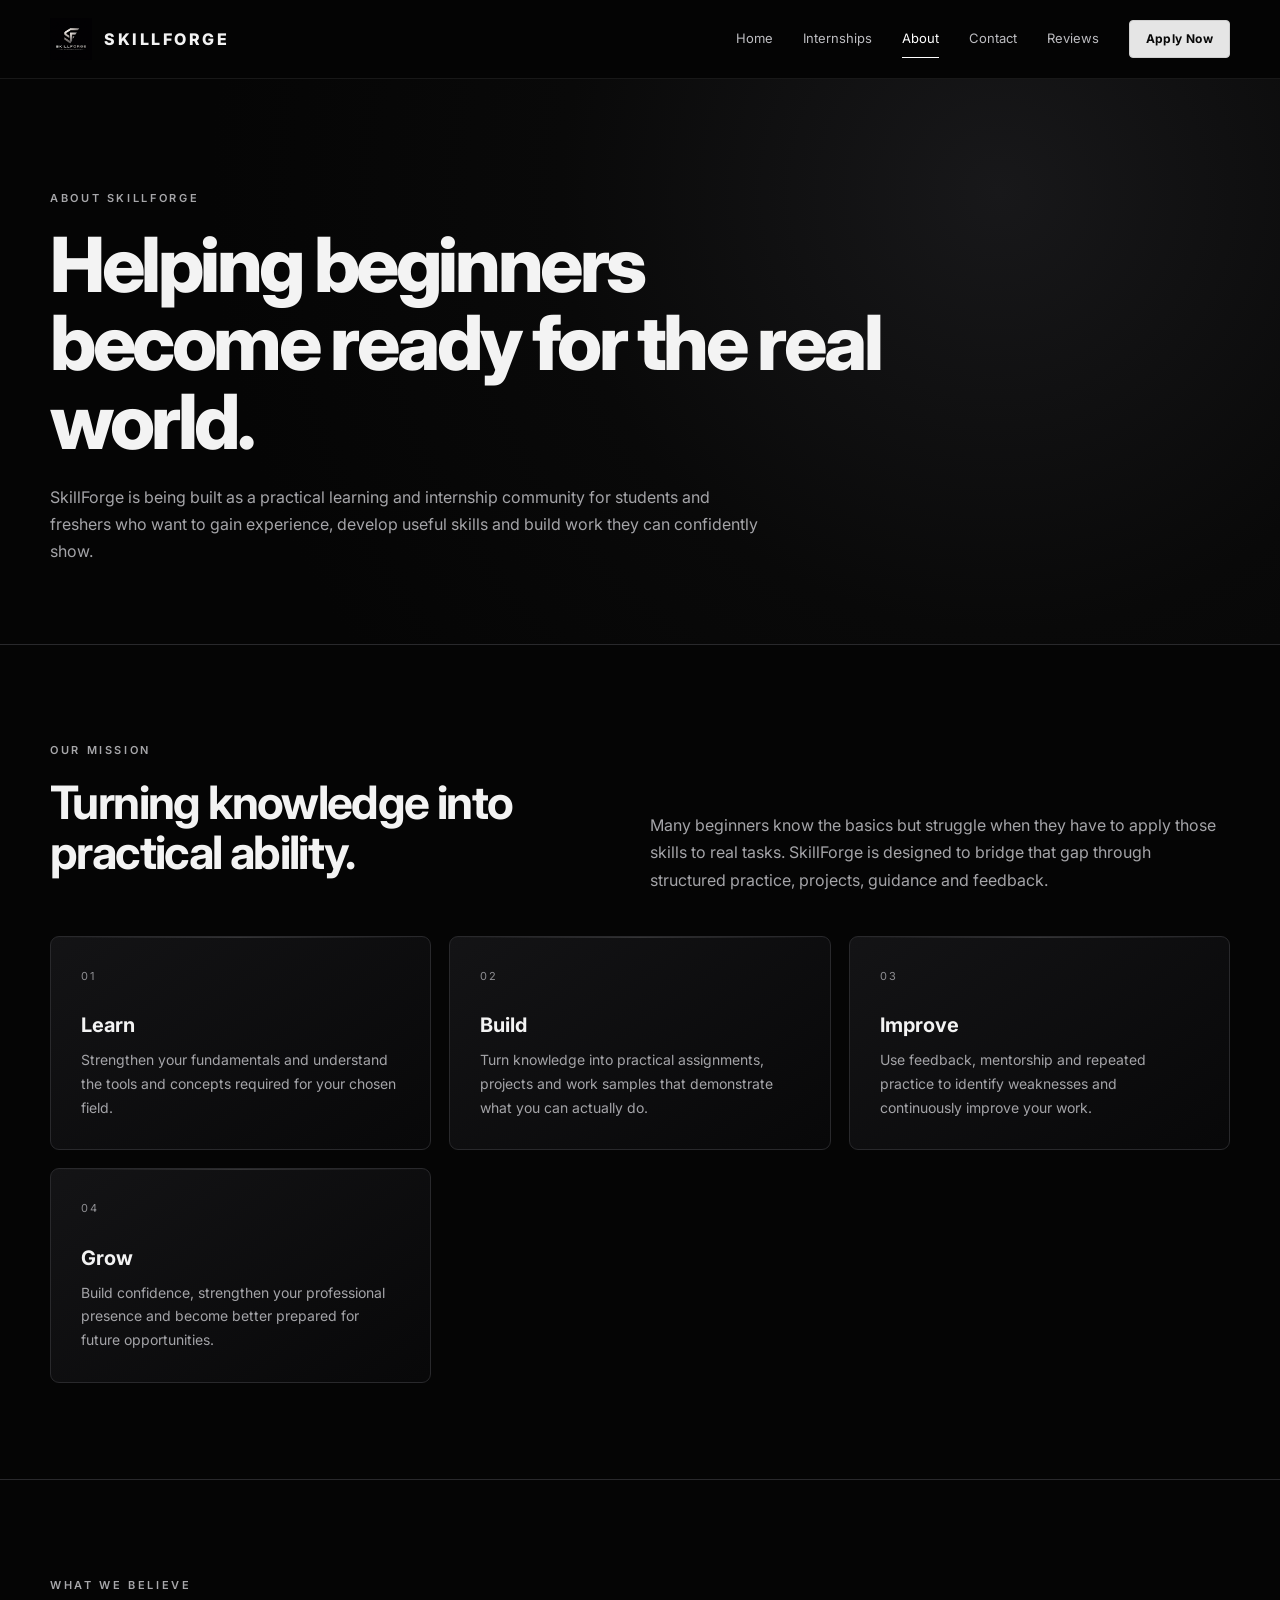
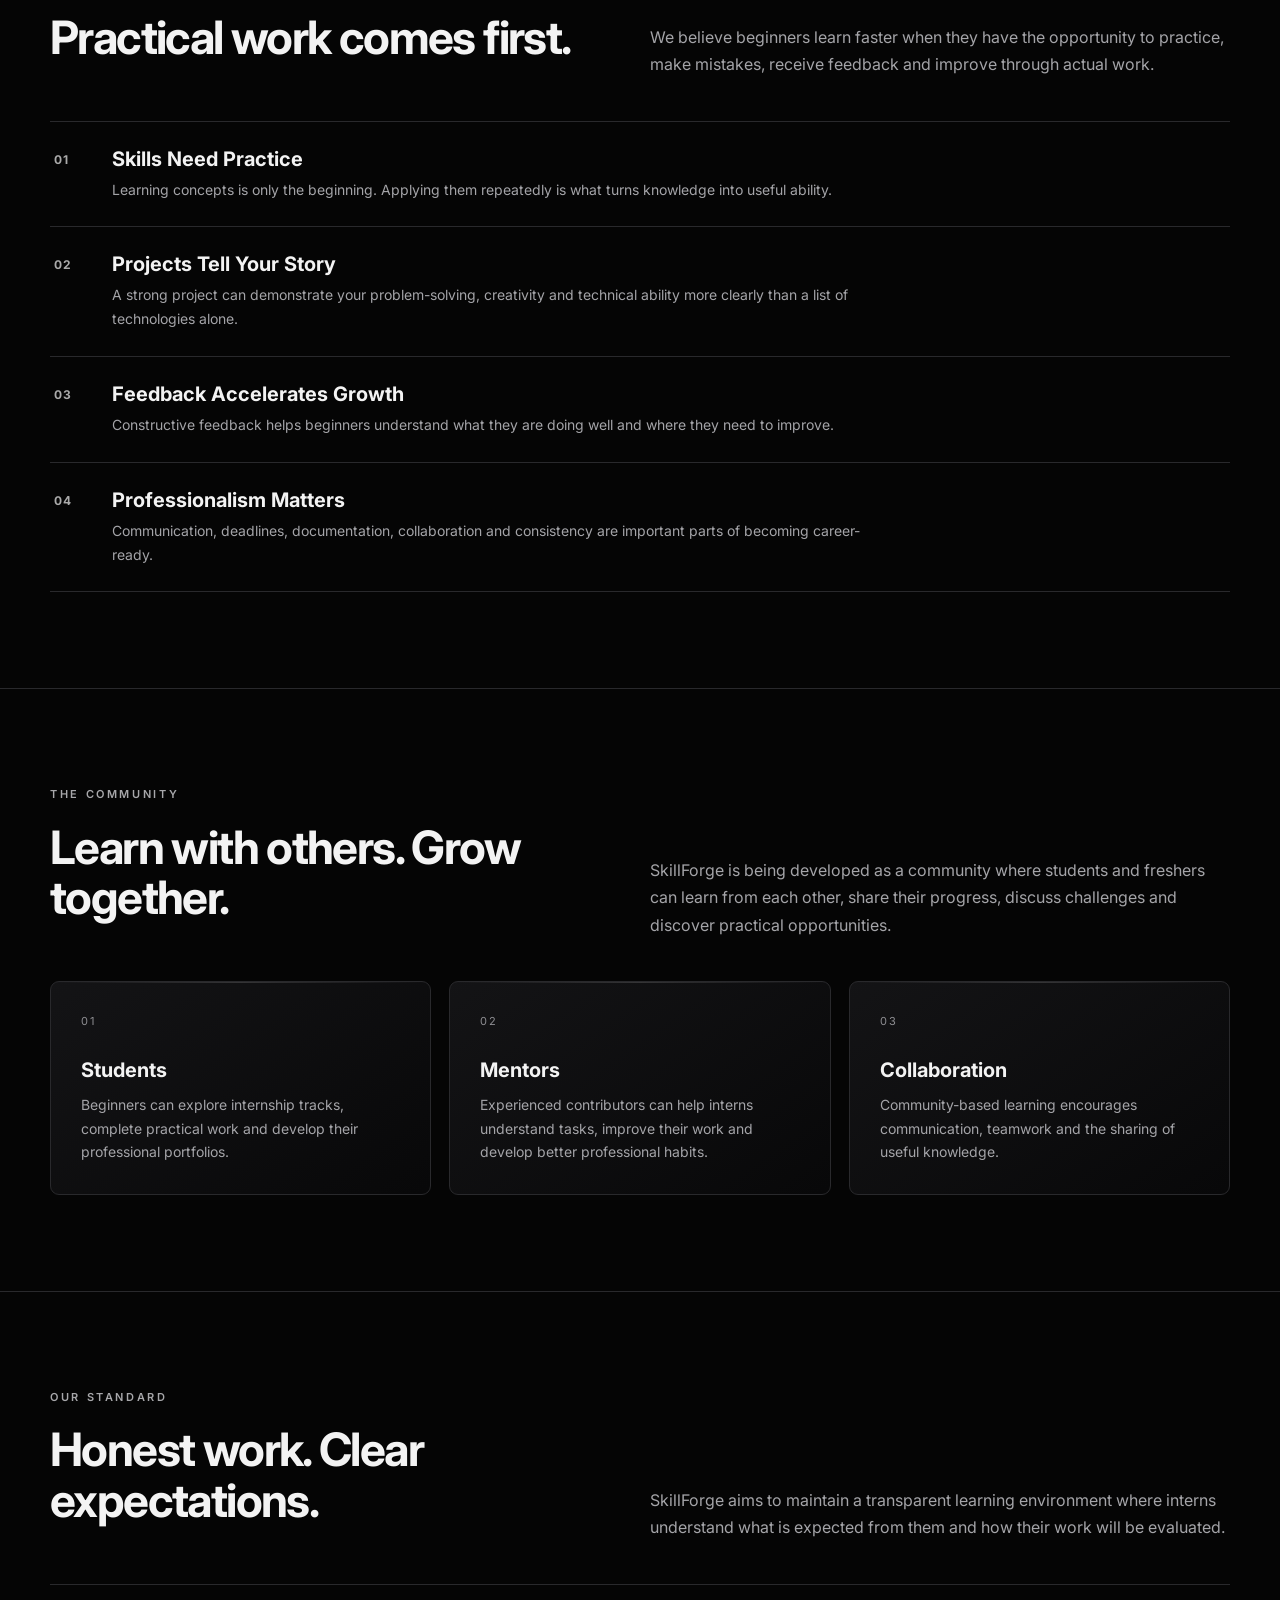
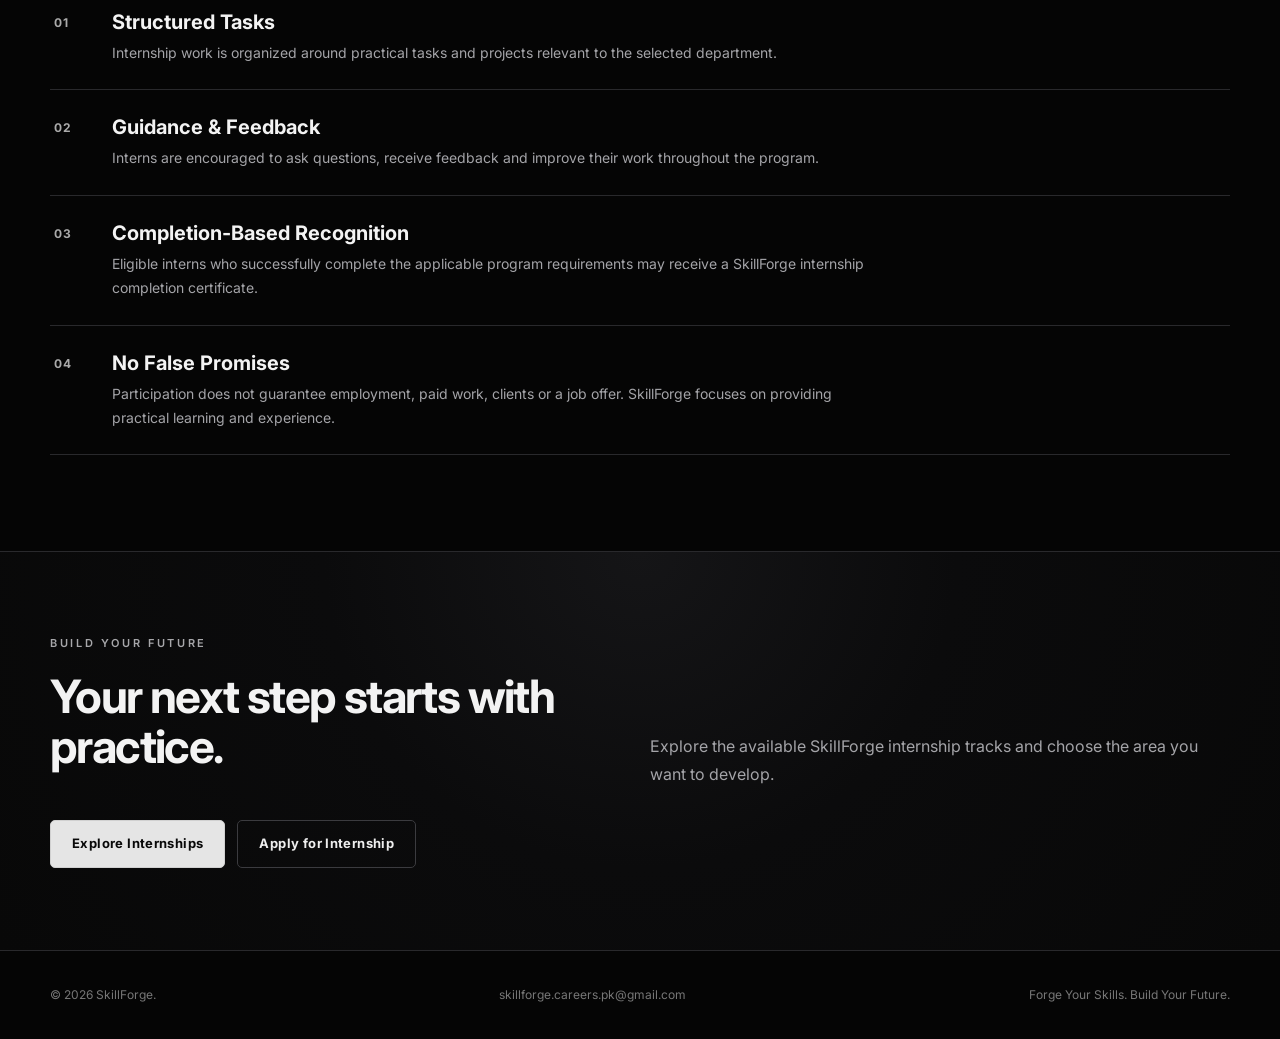
==== commit 1b64c2ef: "Updated SkillForge website design and content" ====
--- a/about.html
+++ b/about.html
@@ -36,6 +36,8 @@
         <a href="internships.html">Internships</a>
         <a class="active" href="about.html">About</a>
         <a href="contact.html">Contact</a>
+        <a href="reviews.html">Reviews</a>
+        <a class="apply-nav" href="apply.html">Apply Now</a>
       </nav>
 
     </div>
--- a/styles.css
+++ b/styles.css
@@ -877,4 +877,33 @@
     gap:12px;
   }
 
+}
+
+.apply-nav{
+  display:inline-flex !important;
+  align-items:center;
+  justify-content:center;
+  min-height:38px;
+  padding:0 16px;
+  border:1px solid #d0d0d0;
+  border-radius:4px;
+  background:#e5e5e5;
+  color:#090909 !important;
+  font-size:12px !important;
+  font-weight:700;
+  letter-spacing:.03em;
+  transition:.2s;
+}
+
+.apply-nav:hover{
+  background:#fff;
+  color:#050505 !important;
+  transform:translateY(-1px);
+}
+
+@media(max-width:800px){
+  .apply-nav{
+    width:100%;
+    justify-content:flex-start;
+  }
 }
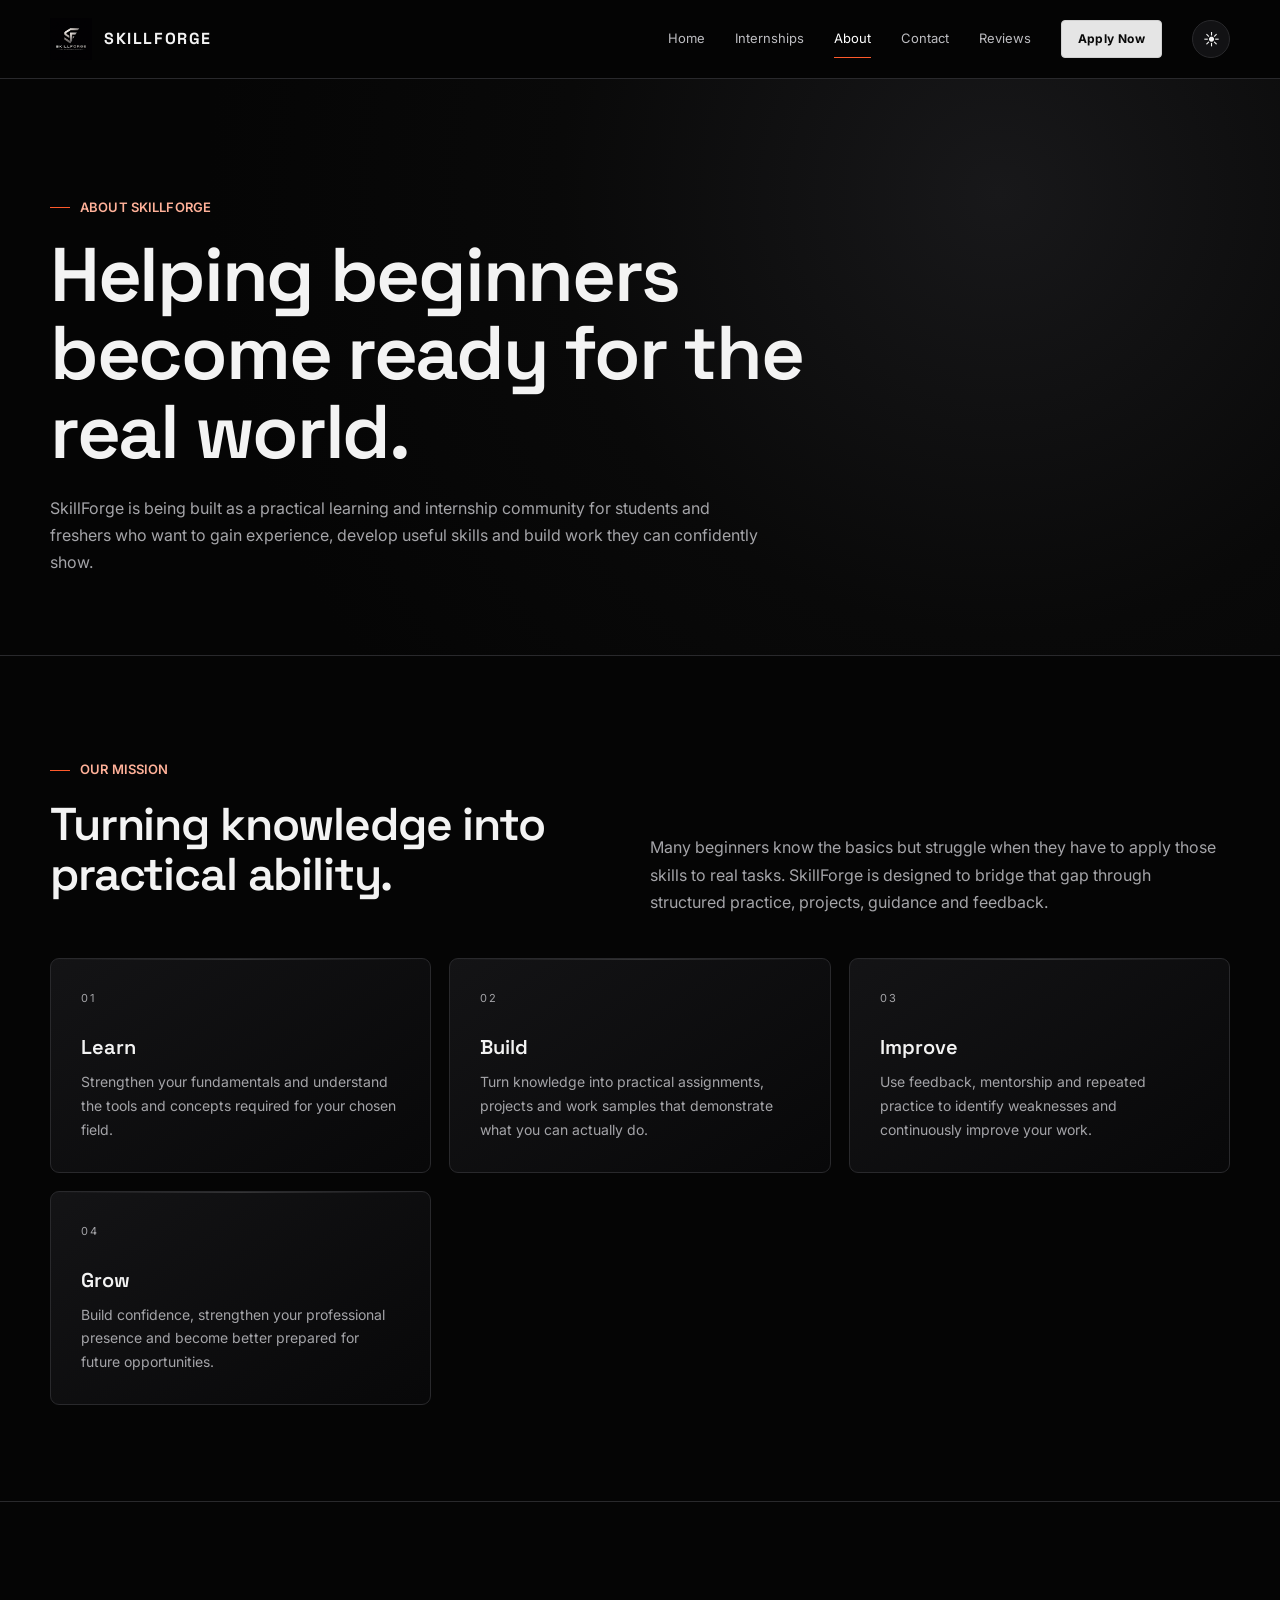
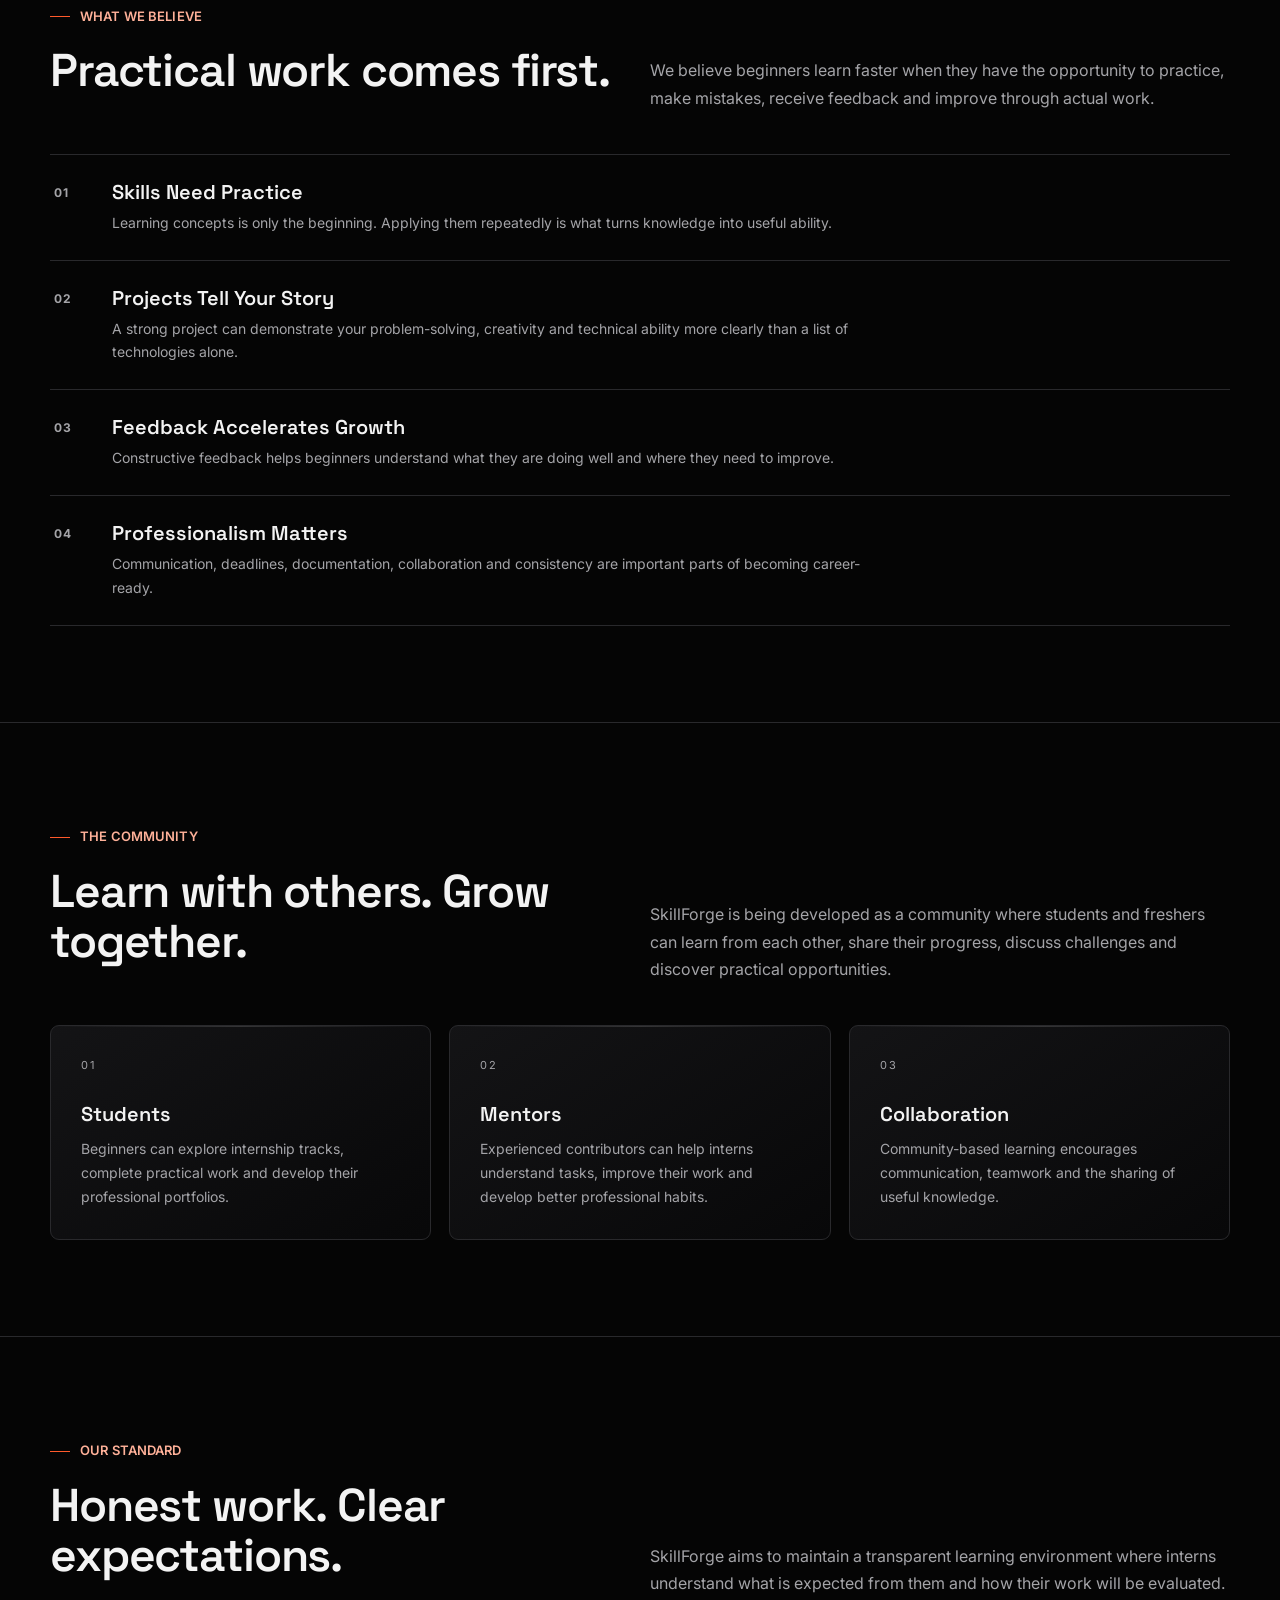
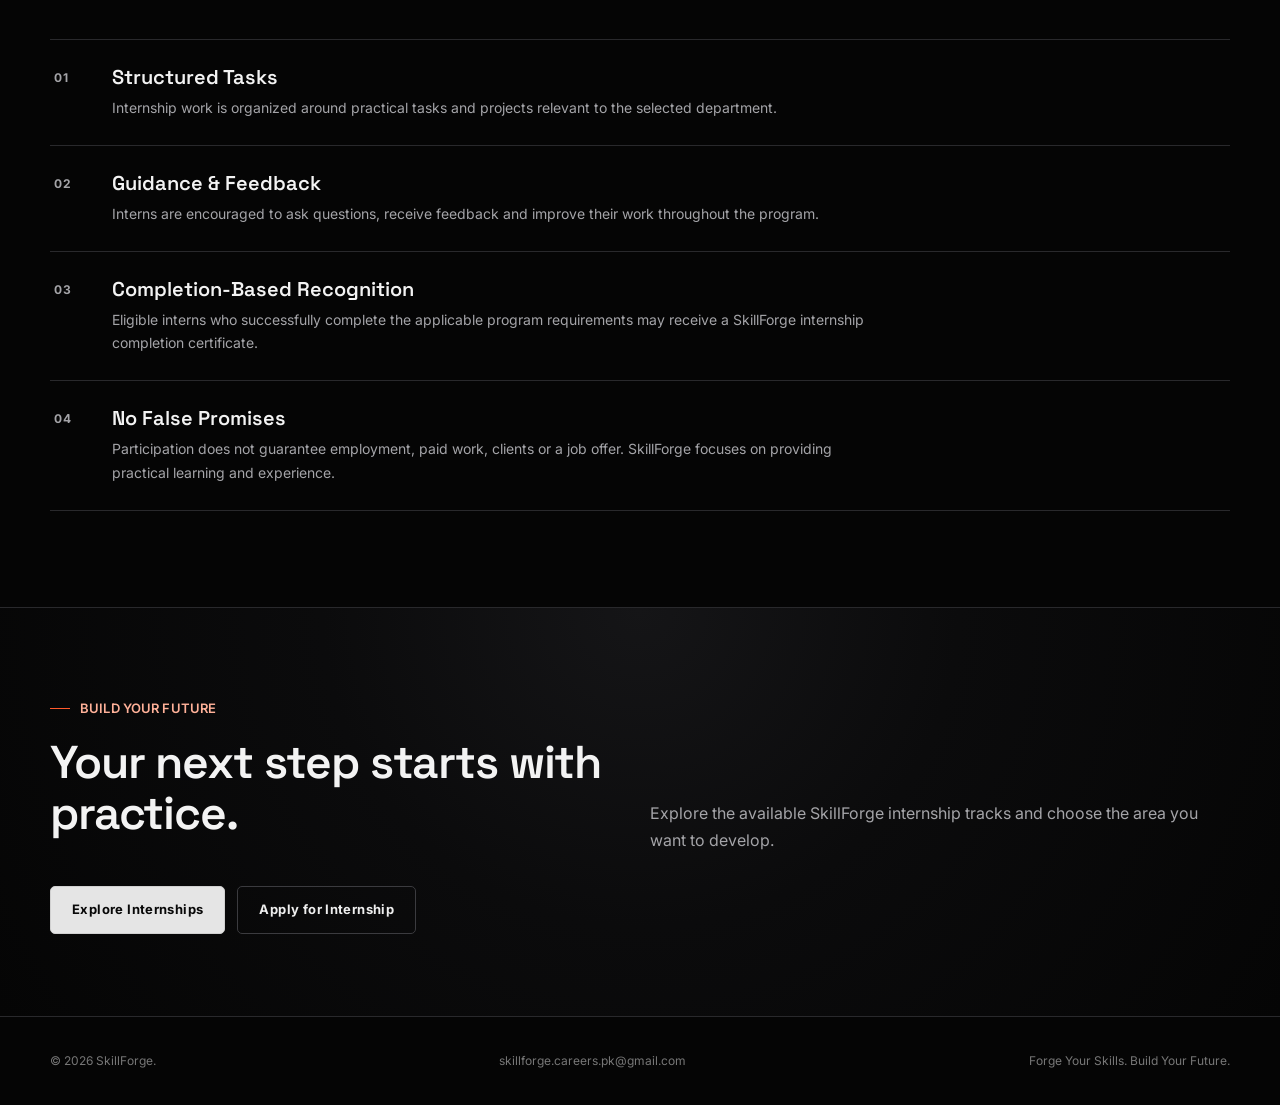
==== commit 8c697d60: "frontend additions" ====
--- a/about.html
+++ b/about.html
@@ -4,6 +4,11 @@
 <head>
   <meta charset="utf-8">
   <meta name="viewport" content="width=device-width,initial-scale=1">
+  <script>
+    if (localStorage.getItem("theme") === "light") {
+      document.documentElement.dataset.theme = "light";
+    }
+  </script>
 
   <title>About SkillForge | Practical Learning for Freshers</title>
 
@@ -38,6 +43,7 @@
         <a href="contact.html">Contact</a>
         <a href="reviews.html">Reviews</a>
         <a class="apply-nav" href="apply.html">Apply Now</a>
+        <button id="theme-toggle" class="theme-toggle" aria-label="Toggle theme">☀️</button>
       </nav>
 
     </div>
--- a/styles.css
+++ b/styles.css
@@ -1,4 +1,4 @@
-@import url('https://fonts.googleapis.com/css2?family=Inter:wght@400;500;600;700;800&display=swap');
+@import url('https://fonts.googleapis.com/css2?family=Space+Grotesk:wght@500;600;700&family=Inter:wght@400;500;600;700;800&display=swap');
 
 :root{
   --bg:#050505;
@@ -10,6 +10,76 @@
   --silver:#d8d8d8;
   --silver-2:#8f8f93;
   --max:1180px;
+
+  --font-display:'Space Grotesk',Inter,system-ui,sans-serif;
+
+  --ember:#ff5a2b;
+  --ember-soft:#ffb199;
+  --ember-deep:#4a1b0d;
+
+
+  --bg-rgb:5,5,5;
+  --nav-link:#bdbdc1;
+  --heading:#ffffff;
+  --lead:#b4b4b8;
+  --card-a:rgba(20,20,22,.98);
+  --card-b:rgba(8,8,9,.98);
+  --card-a-hover:rgba(25,25,27,.98);
+  --card-strong:#d6d6d8;
+  --line-hover:#3d3d42;
+  --btn-bg:#e5e5e5;
+  --btn-bg-hover:#ffffff;
+  --btn-text:#090909;
+  --btn-border:#d0d0d0;
+  --btn2-text:#eeeeee;
+  --btn2-border:#3b3b3f;
+  --btn2-hover-bg:#151517;
+  --input-bg:#0b0b0c;
+  --input-border:#303034;
+  --label:#bbbbbb;
+  --stats-bg:#080809;
+  --footer-text:#777777;
+  --page-hero-1:#18181a;
+  --page-hero-2:#090909;
+  --cta-1:#151517;
+  --cta-2:#0b0b0c;
+
+}
+
+[data-theme="light"]{
+  --bg:#f7f7f8;
+  --panel:#ffffff;
+  --panel-2:#f0f0f2;
+  --text:#111114;
+  --muted:#55555c;
+  --line:#dcdce0;
+  --ember-soft:#c2410c;
+
+  --bg-rgb:247,247,248;
+  --nav-link:#44444a;
+  --heading:#000000;
+  --lead:#44444a;
+  --card-a:#ffffff;
+  --card-b:#f4f4f6;
+  --card-a-hover:#ffffff;
+  --card-strong:#222222;
+  --line-hover:#b8b8be;
+  --btn-bg:#111114;
+  --btn-bg-hover:#000000;
+  --btn-text:#ffffff;
+  --btn-border:#111114;
+  --btn2-text:#222222;
+  --btn2-border:#c4c4ca;
+  --btn2-hover-bg:#ececef;
+  --input-bg:#ffffff;
+  --input-border:#c9c9cf;
+  --label:#44444a;
+  --stats-bg:#ffffff;
+  --footer-text:#66666c;
+  --page-hero-1:#ececef;
+  --page-hero-2:#f3f3f5;
+  --cta-1:#ececef;
+  --cta-2:#f3f3f5;
 }
 
 /* =========================
@@ -65,10 +135,10 @@
   position:sticky;
   top:0;
   z-index:20;
-  background:rgba(5,5,5,.88);
+  background:rgba(var(--bg-rgb),.88);
   backdrop-filter:blur(16px);
   -webkit-backdrop-filter:blur(16px);
-  border-bottom:1px solid rgba(255,255,255,.08);
+  border-bottom:1px solid var(--line);
 }
 
 .nav-inner{
@@ -83,8 +153,9 @@
   display:flex;
   align-items:center;
   gap:12px;
-  font-weight:800;
-  letter-spacing:.16em;
+  font-family:var(--font-display);
+  font-weight:700;
+  letter-spacing:.1em;
   transition:opacity .2s ease;
 }
 
@@ -111,7 +182,7 @@
 .links a{
   position:relative;
   font-size:13px;
-  color:#bdbdc1;
+  color:var(--nav-link);
   transition:color .2s ease;
 }
 
@@ -122,25 +193,29 @@
   bottom:-8px;
   width:0;
   height:1px;
-  background:#fff;
+  background:var(--text);
   transition:width .2s ease;
 }
 
 .links a:hover,
 .links a.active{
-  color:#fff;
-}
-
-.links a:hover::after,
+  color:var(--heading);
+}
+
+.links a:hover::after{
+  width:100%;
+}
+
 .links a.active::after{
   width:100%;
+  background:var(--ember);
 }
 
 .menu{
   display:none;
   background:transparent;
   border:1px solid var(--line);
-  color:#fff;
+  color:var(--text);
   padding:9px 13px;
   border-radius:6px;
   cursor:pointer;
@@ -148,8 +223,8 @@
 }
 
 .menu:hover{
-  background:#111113;
-  border-color:#444448;
+  background:var(--panel-2);
+  border-color:var(--line-hover);
 }
 
 
@@ -158,6 +233,8 @@
 ========================= */
 
 .hero{
+  position:relative;
+  overflow:hidden;
   min-height:650px;
   display:flex;
   align-items:center;
@@ -165,51 +242,79 @@
   background:
     linear-gradient(
       90deg,
-      rgba(5,5,5,.99) 0%,
-      rgba(5,5,5,.82) 35%,
-      rgba(5,5,5,.42) 70%,
-      rgba(5,5,5,.80) 100%
+      rgba(var(--bg-rgb),.99) 0%,
+      rgba(var(--bg-rgb),.82) 35%,
+      rgba(var(--bg-rgb),.42) 70%,
+      rgba(var(--bg-rgb),.80) 100%
     ),
     url("assets/skillforge-cover.png") center/cover no-repeat;
 
   border-bottom:1px solid var(--line);
 }
 
+.hero-mark{
+  position:absolute;
+  right:-120px;
+  top:50%;
+  width:620px;
+  transform:translateY(-50%);
+  opacity:.05;
+  filter:grayscale(1) brightness(1.6);
+  pointer-events:none;
+  user-select:none;
+  z-index:0;
+}
+
 .hero-content{
+  position:relative;
+  z-index:1;
   max-width:680px;
   padding:100px 0;
 }
 
 .eyebrow{
-  text-transform:uppercase;
-  letter-spacing:.24em;
-  font-size:11px;
+  display:inline-flex;
+  align-items:center;
+  gap:10px;
+  letter-spacing:.01em;
+  font-size:13px;
   font-weight:600;
-  color:#a7a7aa;
+  color:var(--ember-soft);
   margin-bottom:18px;
 }
 
+.eyebrow::before{
+  content:"";
+  width:20px;
+  height:1px;
+  background:var(--ember);
+  flex:none;
+}
+
 h1{
+  font-family:var(--font-display);
   font-size:clamp(42px,6vw,76px);
   line-height:1.03;
-  letter-spacing:-.045em;
+  letter-spacing:-.03em;
   margin-bottom:24px;
-  font-weight:800;
+  font-weight:600;
 }
 
 h2{
+  font-family:var(--font-display);
   font-size:clamp(30px,4vw,46px);
   line-height:1.1;
-  letter-spacing:-.035em;
+  letter-spacing:-.025em;
   margin-bottom:16px;
-  font-weight:700;
+  font-weight:600;
 }
 
 h3{
+  font-family:var(--font-display);
   font-size:20px;
   line-height:1.25;
   margin-bottom:10px;
-  font-weight:700;
+  font-weight:600;
 }
 
 p{
@@ -218,7 +323,7 @@
 
 .lead{
   font-size:17px;
-  color:#b4b4b8;
+  color:var(--lead);
   max-width:650px;
 }
 
@@ -235,6 +340,8 @@
 }
 
 .btn{
+  position:relative;
+  overflow:hidden;
   display:inline-flex;
   align-items:center;
   justify-content:center;
@@ -246,9 +353,9 @@
   font-weight:700;
   letter-spacing:.03em;
 
-  border:1px solid #d0d0d0;
-  background:#e5e5e5;
-  color:#090909;
+  border:1px solid var(--btn-border);
+  background:var(--btn-bg);
+  color:var(--btn-text);
 
   cursor:pointer;
   transition:
@@ -259,22 +366,43 @@
     box-shadow .2s ease;
 }
 
+.btn::after{
+  content:"";
+  position:absolute;
+  top:0;
+  left:-60%;
+  width:40%;
+  height:100%;
+  background:linear-gradient(
+    120deg,
+    transparent,
+    rgba(255,255,255,.65),
+    transparent
+  );
+  transform:skewX(-18deg);
+  transition:left .65s cubic-bezier(.2,.7,.2,1);
+}
+
+.btn:hover::after{
+  left:140%;
+}
+
 .btn:hover{
   transform:translateY(-2px);
-  background:#fff;
+  background:var(--btn-bg-hover);
   box-shadow:0 10px 30px rgba(255,255,255,.08);
 }
 
 .btn.secondary{
   background:transparent;
-  color:#eee;
-  border-color:#3b3b3f;
+  color:var(--btn2-text);
+  border-color:var(--btn2-border);
 }
 
 .btn.secondary:hover{
-  background:#151517;
-  border-color:#66666b;
-  color:#fff;
+  background:var(--btn2-hover-bg);
+  border-color:var(--line-hover);
+  color:var(--heading);
   box-shadow:0 10px 30px rgba(0,0,0,.25);
 }
 
@@ -318,12 +446,7 @@
 
 .card{
   position:relative;
-  background:
-    linear-gradient(
-      145deg,
-      rgba(20,20,22,.98),
-      rgba(8,8,9,.98)
-    );
+  background:linear-gradient(145deg,var(--card-a),var(--card-b));
 
   border:1px solid var(--line);
   padding:30px;
@@ -355,13 +478,8 @@
 
 .card:hover{
   transform:translateY(-4px);
-  border-color:#3d3d42;
-  background:
-    linear-gradient(
-      145deg,
-      rgba(25,25,27,.98),
-      rgba(9,9,10,.98)
-    );
+  border-color:var(--line-hover);
+  background:linear-gradient(145deg,var(--card-a-hover),var(--card-b));
 }
 
 .card p{
@@ -374,14 +492,14 @@
 }
 
 .card strong{
-  color:#d6d6d8;
+  color:var(--card-strong);
   font-weight:600;
 }
 
 .number{
   font-size:11px;
   letter-spacing:.18em;
-  color:#8e8e92;
+  color:var(--muted);
   margin-bottom:28px;
 }
 
@@ -394,7 +512,32 @@
   display:grid;
   grid-template-columns:repeat(4,1fr);
   border:1px solid var(--line);
-  background:#080809;
+  border-top:2px solid var(--ember);
+  background:var(--stats-bg);
+}
+
+.stat strong{
+  font-family:var(--font-display);
+}
+
+.icon{
+  display:flex;
+  align-items:center;
+  justify-content:center;
+  width:42px;
+  height:42px;
+  margin-bottom:26px;
+  color:var(--muted);
+  transition:color .3s ease;
+}
+
+.icon svg{
+  width:100%;
+  height:100%;
+}
+
+.card:hover .icon{
+  color:var(--ember-soft);
 }
 
 .stat{
@@ -429,9 +572,9 @@
   background:
     radial-gradient(
       circle at 78% 20%,
-      #18181a 0,
-      #090909 40%,
-      #050505 72%
+      var(--page-hero-1) 0,
+      var(--page-hero-2) 40%,
+      var(--bg) 72%
     );
 
   border-bottom:1px solid var(--line);
@@ -472,7 +615,7 @@
 
 .list-item b{
   min-width:34px;
-  color:#aaa;
+  color:var(--muted);
   font-size:12px;
   letter-spacing:.12em;
   padding-top:3px;
@@ -498,9 +641,9 @@
   background:
     radial-gradient(
       circle at 50% 0%,
-      #151517 0,
-      #0b0b0c 42%,
-      #080808 100%
+      var(--cta-1) 0,
+      var(--cta-2) 42%,
+      var(--bg) 100%
     );
 }
 
@@ -509,7 +652,7 @@
 }
 
 .cta .section-head p{
-  color:#a4a4a8;
+  color:var(--muted);
 }
 
 
@@ -519,9 +662,9 @@
 
 .footer{
   padding:34px 0;
-  color:#777;
+  color:var(--footer-text);
   border-top:1px solid var(--line);
-  background:#050505;
+  background:var(--bg);
 }
 
 .footer-inner{
@@ -532,7 +675,7 @@
 }
 
 .footer-inner span{
-  color:#777;
+  color:var(--footer-text);
 }
 
 
@@ -547,7 +690,7 @@
 label{
   display:block;
   font-size:12px;
-  color:#bbb;
+  color:var(--label);
   margin-bottom:7px;
 }
 
@@ -555,9 +698,9 @@
 textarea,
 select{
   width:100%;
-  background:#0b0b0c;
-  border:1px solid #303034;
-  color:#fff;
+  background:var(--input-bg);
+  border:1px solid var(--input-border);
+  color:var(--text);
   padding:13px 14px;
   border-radius:5px;
   font:inherit;
@@ -572,14 +715,14 @@
 input:focus,
 textarea:focus,
 select:focus{
-  border-color:#68686d;
-  background:#0e0e10;
+  border-color:var(--line-hover);
+  background:var(--input-bg);
   box-shadow:0 0 0 3px rgba(255,255,255,.04);
 }
 
 input::placeholder,
 textarea::placeholder{
-  color:#66666b;
+  color:var(--muted);
 }
 
 textarea{
@@ -589,7 +732,7 @@
 
 .note{
   font-size:12px;
-  color:#777;
+  color:var(--muted);
   margin-top:12px;
 }
 
@@ -613,11 +756,11 @@
 }
 
 ::-webkit-scrollbar-track{
-  background:#050505;
+  background:var(--bg);
 }
 
 ::-webkit-scrollbar-thumb{
-  background:#29292c;
+  background:var(--line);
   border-radius:10px;
 }
 
@@ -661,7 +804,7 @@
     right:14px;
     top:72px;
 
-    background:rgba(11,11,12,.98);
+    background:var(--panel);
     border:1px solid var(--line);
     border-radius:7px;
 
@@ -695,9 +838,9 @@
     background:
       linear-gradient(
         180deg,
-        rgba(5,5,5,.86) 0%,
-        rgba(5,5,5,.70) 55%,
-        rgba(5,5,5,.96) 100%
+        rgba(var(--bg-rgb),.86) 0%,
+        rgba(var(--bg-rgb),.70) 55%,
+        rgba(var(--bg-rgb),.96) 100%
       ),
       url("assets/skillforge-cover.png") center/cover no-repeat;
   }
@@ -885,10 +1028,10 @@
   justify-content:center;
   min-height:38px;
   padding:0 16px;
-  border:1px solid #d0d0d0;
+  border:1px solid var(--btn-border);
   border-radius:4px;
-  background:#e5e5e5;
-  color:#090909 !important;
+  background:var(--btn-bg);
+  color:var(--btn-text) !important;
   font-size:12px !important;
   font-weight:700;
   letter-spacing:.03em;
@@ -896,8 +1039,8 @@
 }
 
 .apply-nav:hover{
-  background:#fff;
-  color:#050505 !important;
+  background:var(--btn-bg-hover);
+  color:var(--btn-text) !important;
   transform:translateY(-1px);
 }
 
@@ -906,4 +1049,207 @@
     width:100%;
     justify-content:flex-start;
   }
-}+}
+
+/* =========================
+   MOTION: LOAD-IN (hero)
+========================= */
+
+@keyframes riseIn{
+  from{
+    opacity:0;
+    transform:translateY(16px);
+  }
+  to{
+    opacity:1;
+    transform:translateY(0);
+  }
+}
+
+.load-in{
+  opacity:0;
+  animation:riseIn .8s cubic-bezier(.16,.84,.44,1) forwards;
+  animation-delay:calc(var(--d,0) * 120ms + 60ms);
+}
+
+
+/* =========================
+   MOTION: SCROLL REVEAL
+========================= */
+
+.reveal{
+  opacity:0;
+  transform:translateY(22px);
+  transition:
+    opacity .6s ease,
+    transform .6s ease;
+  transition-delay:calc(var(--d,0) * 90ms);
+}
+
+.reveal.in-view{
+  opacity:1;
+  transform:translateY(0);
+}
+
+@media(prefers-reduced-motion:reduce){
+  *,
+  *::before,
+  *::after{
+    animation-duration:.001ms !important;
+    animation-iteration-count:1 !important;
+    transition-duration:.001ms !important;
+    scroll-behavior:auto !important;
+  }
+}
+
+
+/* =========================
+   PROCESS PATH (How It Works)
+========================= */
+
+.path{
+  position:relative;
+  display:grid;
+  grid-template-columns:repeat(4,1fr);
+  gap:18px;
+}
+
+.path-line{
+  position:absolute;
+  top:23px;
+  left:0;
+  right:0;
+  height:1px;
+  background:var(--line);
+  z-index:0;
+}
+
+.path-line-fill{
+  position:absolute;
+  top:23px;
+  left:0;
+  height:1px;
+  width:0%;
+  background:linear-gradient(90deg,var(--ember),rgba(255,90,43,.1));
+  z-index:0;
+  transition:width 1.4s cubic-bezier(.2,.7,.2,1);
+}
+
+.path.in-view .path-line-fill{
+  width:100%;
+}
+
+.path-step{
+  position:relative;
+  z-index:1;
+}
+
+.path-node{
+  display:flex;
+  align-items:center;
+  justify-content:center;
+  width:46px;
+  height:46px;
+  margin-bottom:20px;
+  border-radius:50%;
+  border:1px solid var(--line);
+  background:var(--panel-2);
+
+  font-family:var(--font-display);
+  font-weight:600;
+  font-size:14px;
+  color:var(--muted);
+
+  transition:
+    border-color .5s ease,
+    color .5s ease,
+    background .5s ease,
+    box-shadow .5s ease;
+}
+
+.path.in-view .path-node{
+  border-color:var(--ember);
+  background:var(--ember-deep);
+  color:#fff;
+  box-shadow:
+    0 0 0 5px rgba(255,90,43,.10),
+    0 0 20px rgba(255,90,43,.3);
+}
+
+.path-step p{
+  color:var(--muted);
+  font-size:14px;
+}
+
+
+@media(max-width:800px){
+
+  .hero-mark{
+    display:none;
+  }
+
+  .path{
+    grid-template-columns:1fr;
+    gap:0;
+  }
+
+  .path-line,
+  .path-line-fill{
+    display:none;
+  }
+
+  .path-step{
+    position:relative;
+    padding-left:26px;
+    padding-bottom:30px;
+  }
+
+  .path-step::before{
+    content:"";
+    position:absolute;
+    left:11px;
+    top:46px;
+    bottom:0;
+    width:1px;
+    background:var(--line);
+  }
+
+  .path-step:last-child::before{
+    display:none;
+  }
+
+  .path-step:last-child{
+    padding-bottom:0;
+  }
+
+  .path-node{
+    position:absolute;
+    left:-12px;
+    top:0;
+    width:34px;
+    height:34px;
+    font-size:12px;
+  }
+
+  .path-step h3,
+  .path-step p{
+    padding-left:36px;
+  }
+
+}
+
+.theme-toggle{
+  background:var(--panel-2);
+  color:var(--text);
+  border:1px solid var(--line);
+  border-radius:999px;
+  width:38px;
+  height:38px;
+  font-size:16px;
+  cursor:pointer;
+  transition:.2s ease;
+}
+
+.theme-toggle:hover{
+  border-color:var(--line-hover);
+}
